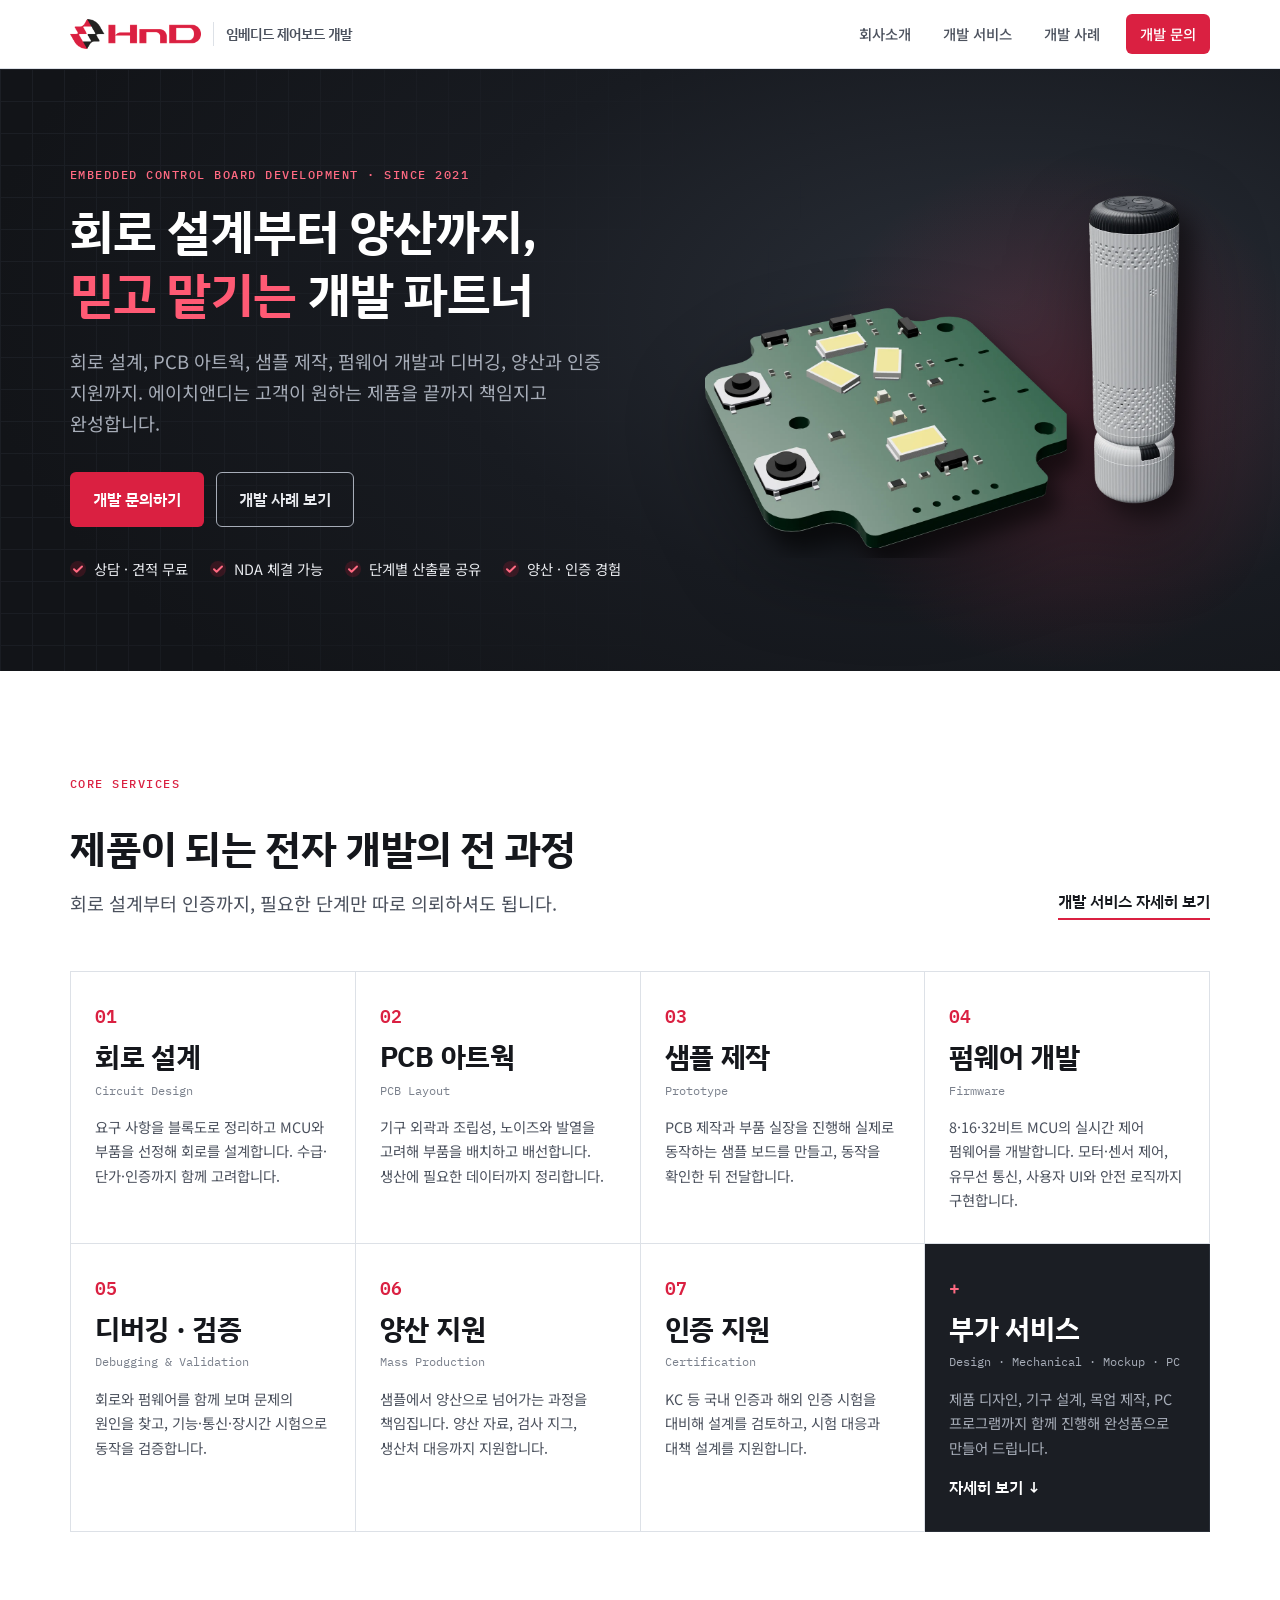
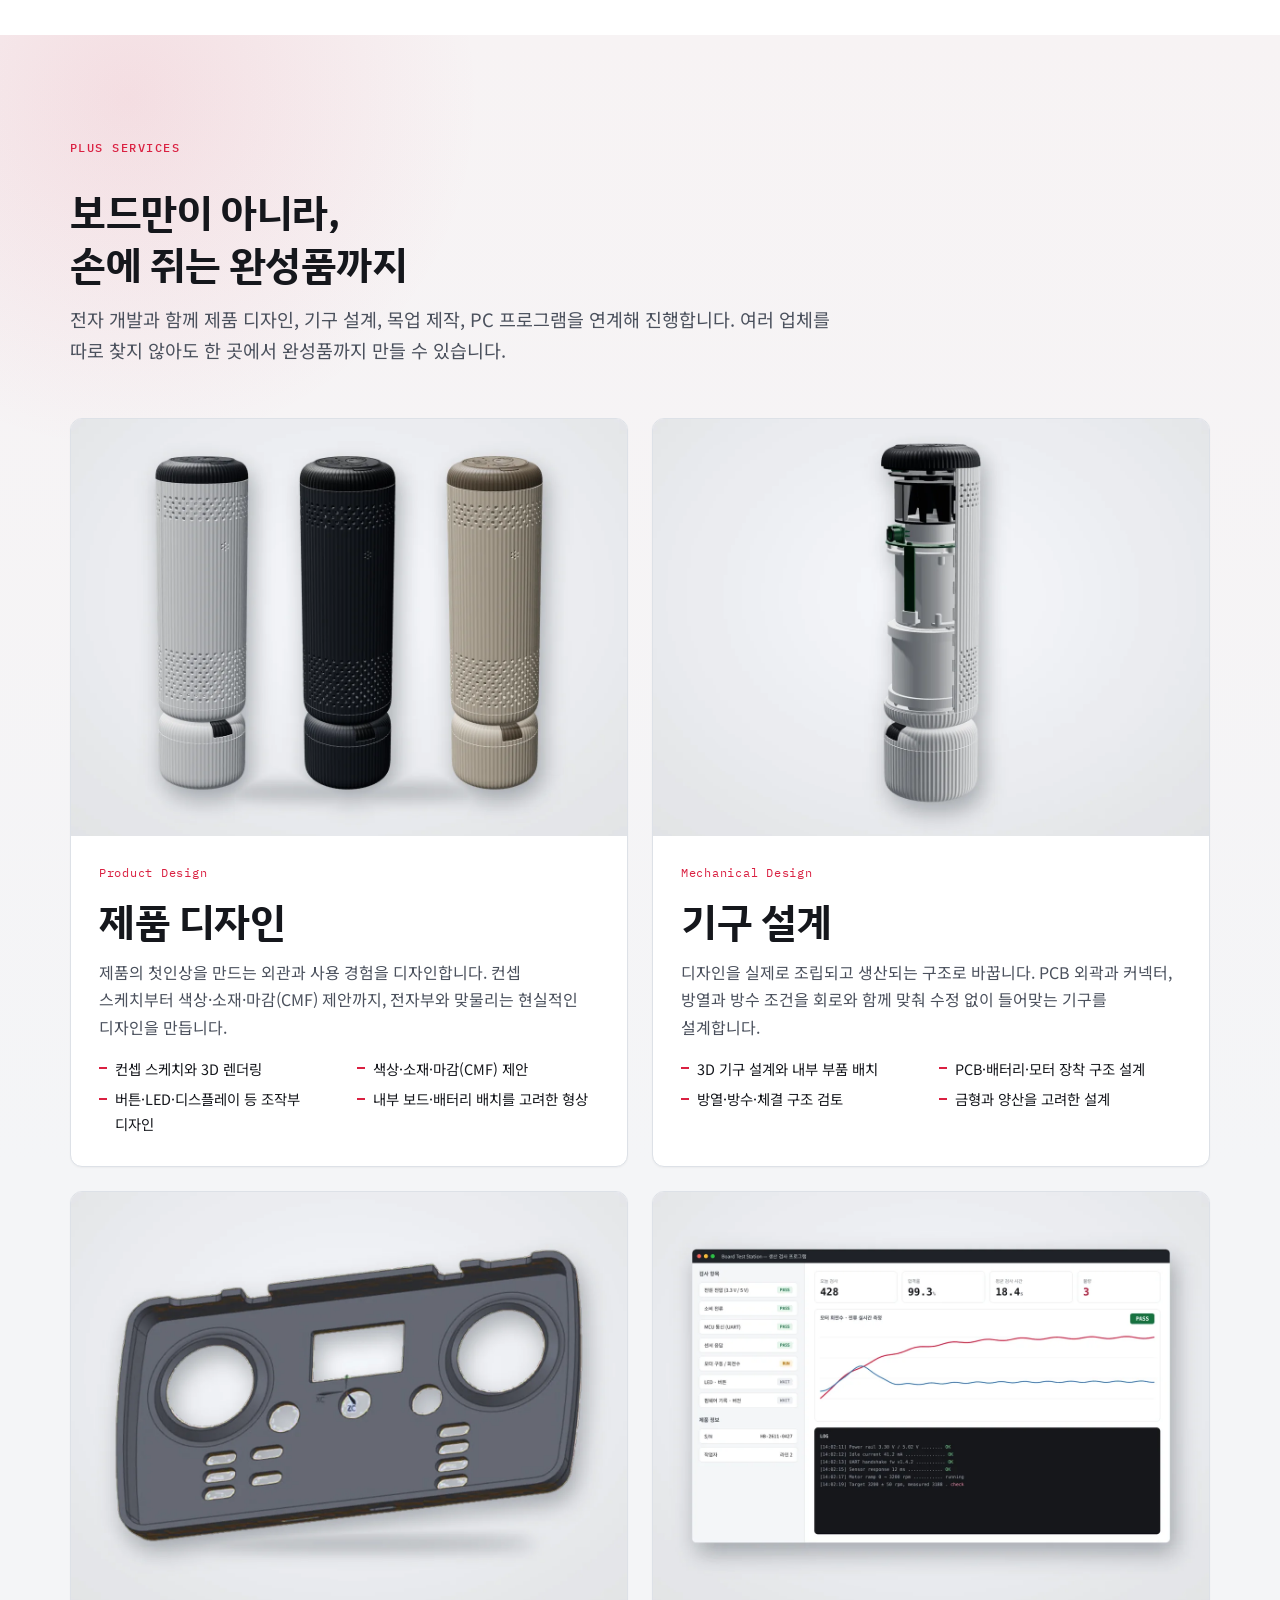
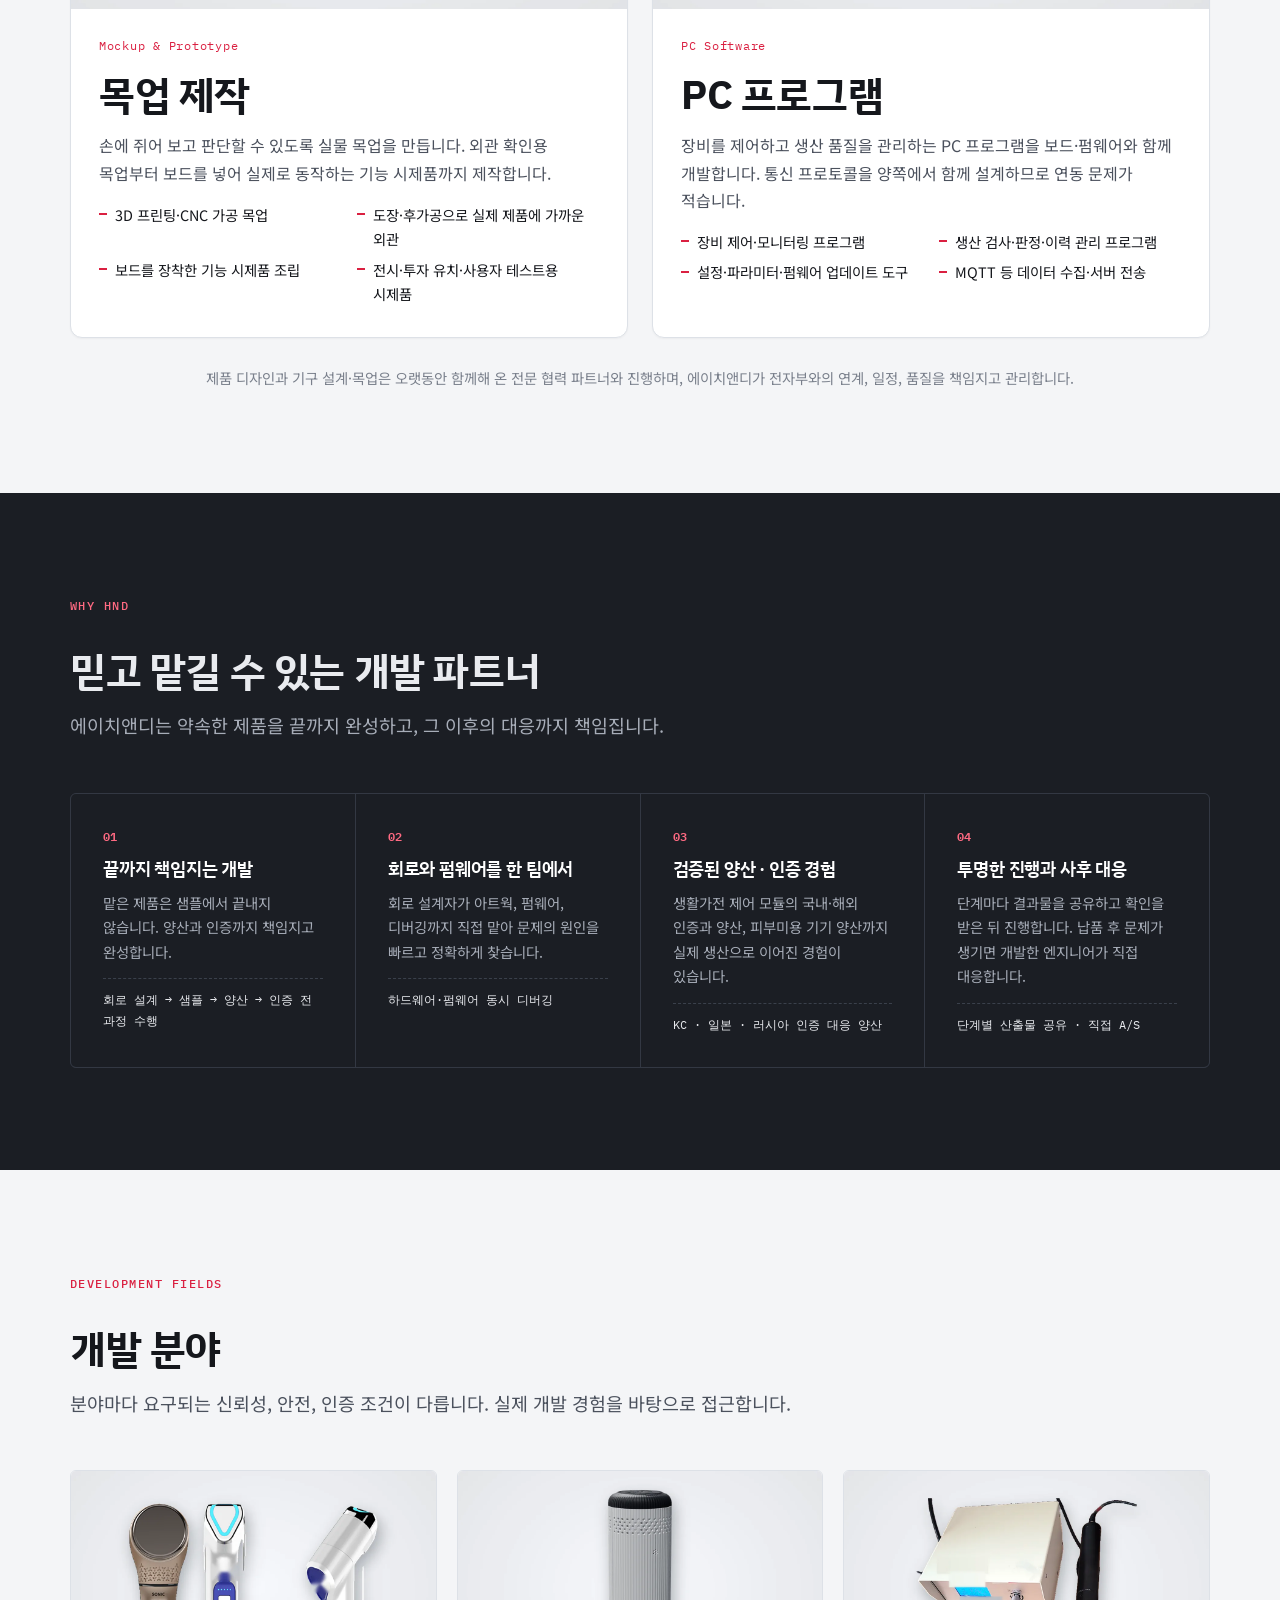
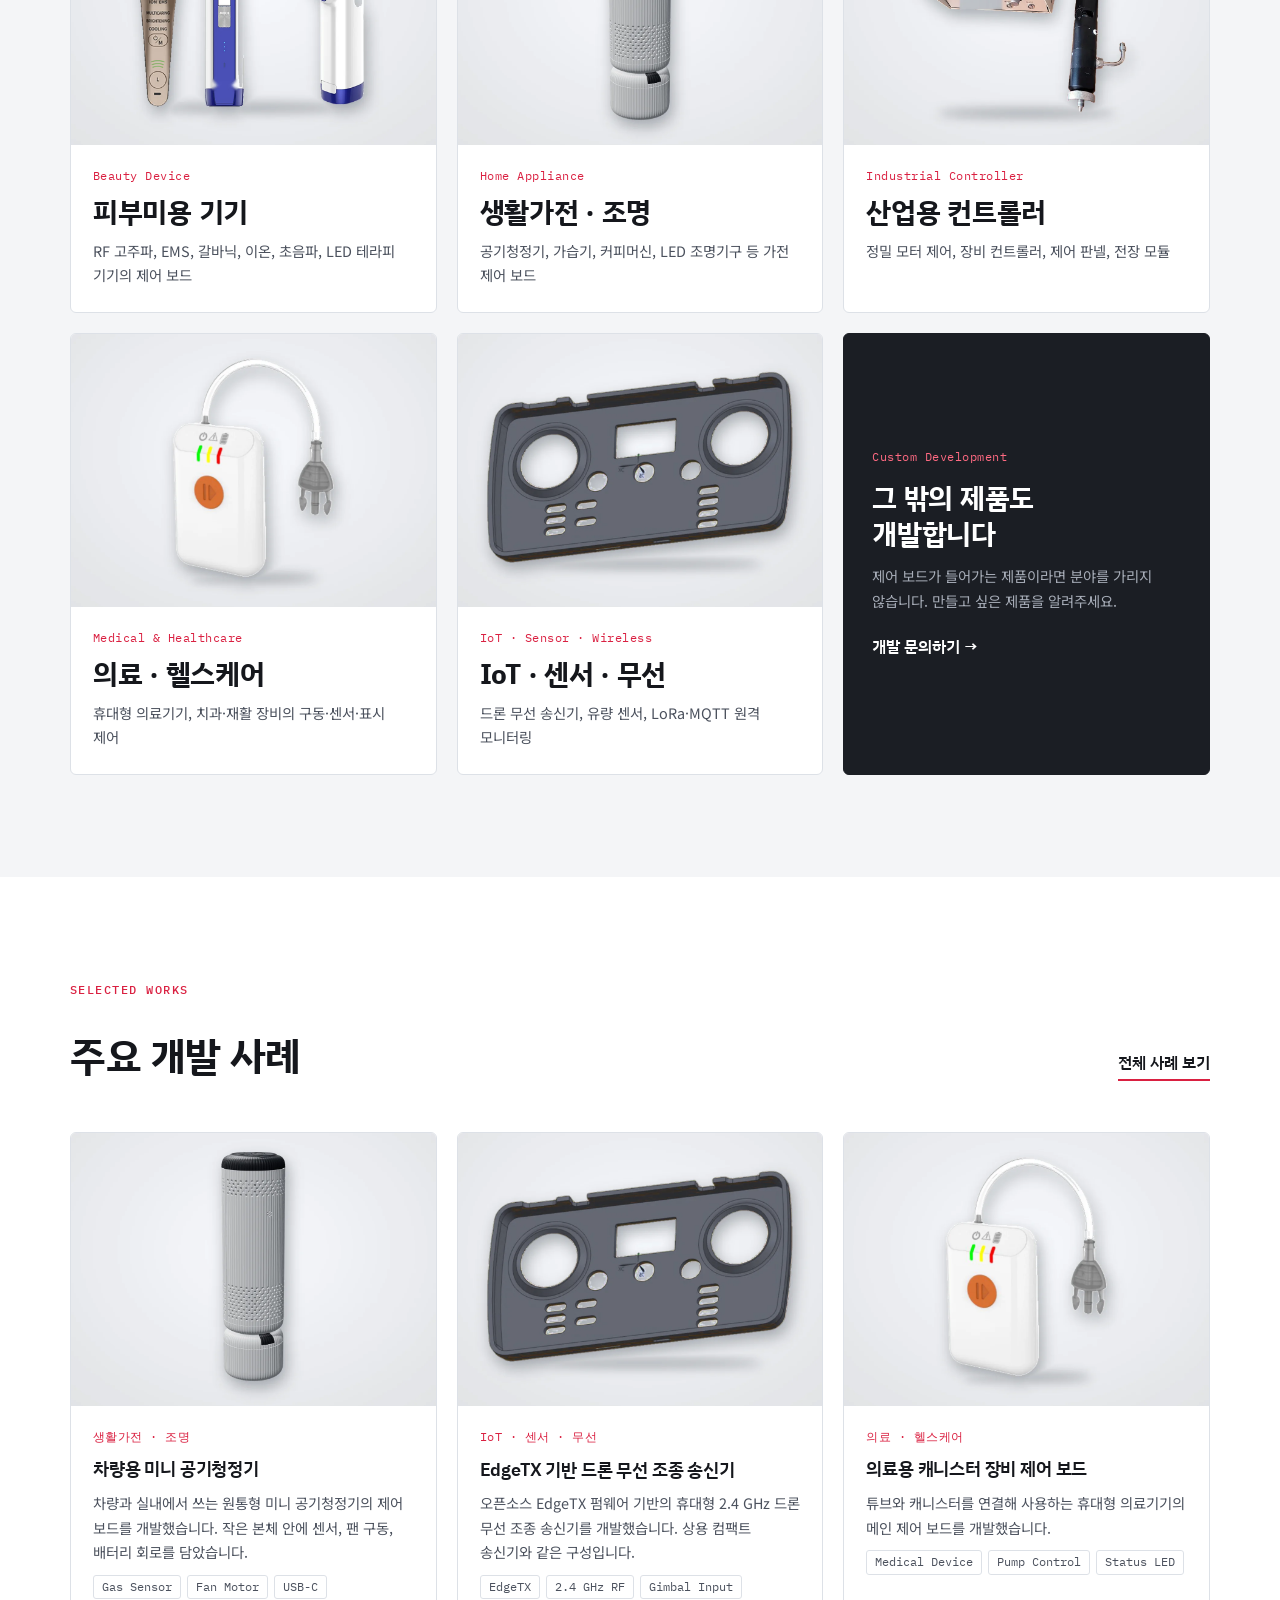
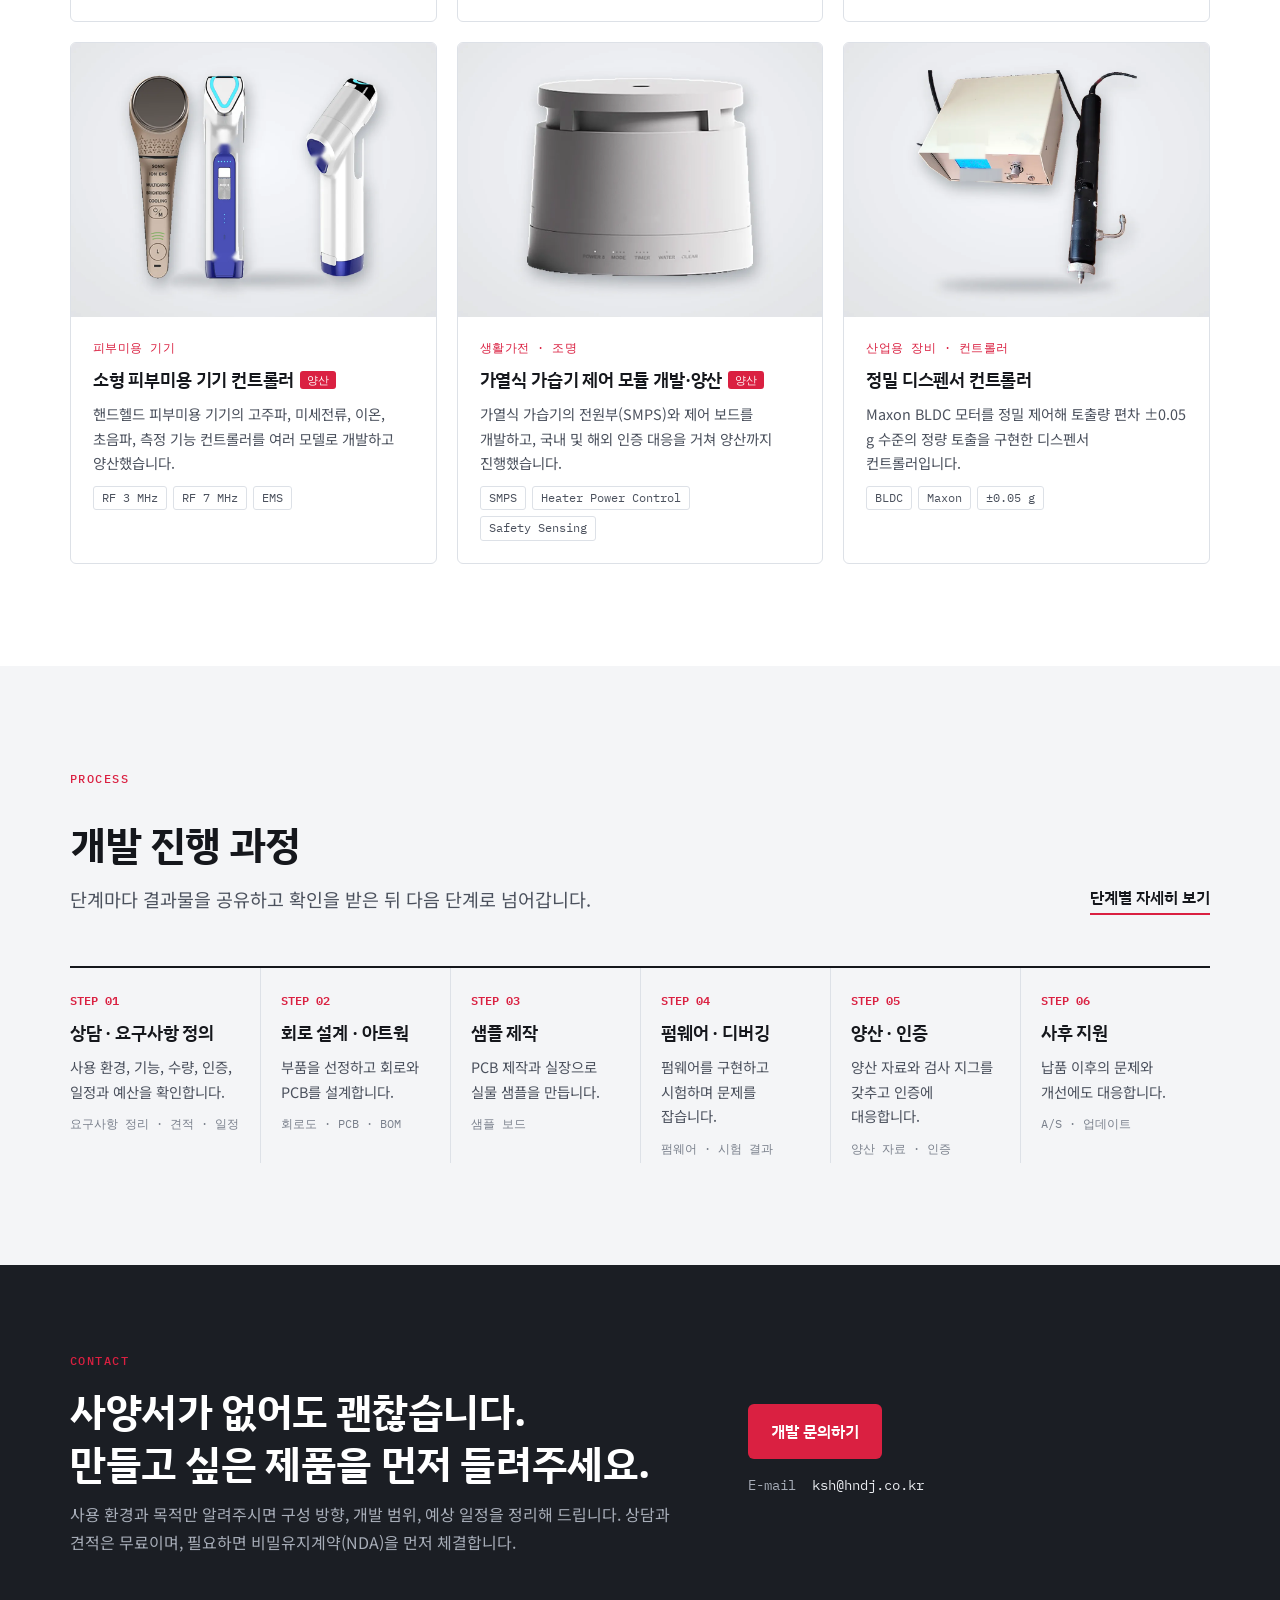
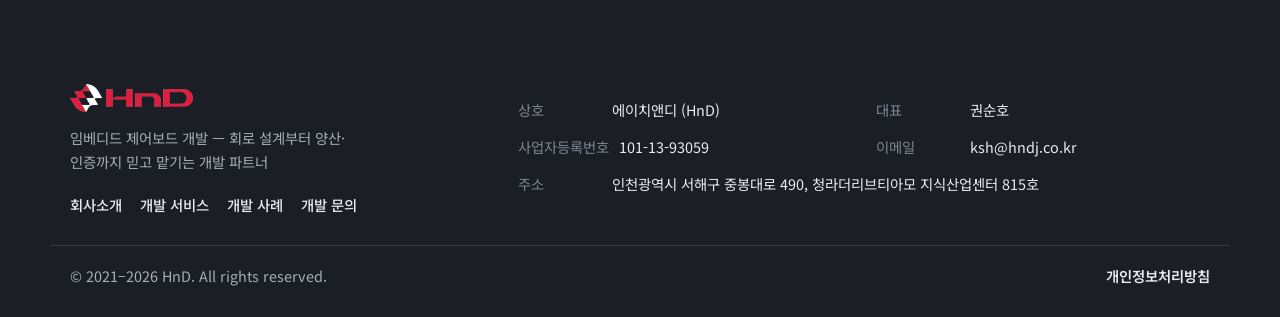
==== index.html @ 0e4fd701 "Add files via upload" ====
<!doctype html>
<html lang="ko">
<head>
<meta charset="utf-8">
<meta name="viewport" content="width=device-width, initial-scale=1, viewport-fit=cover">
<title>에이치앤디 HnD | 임베디드 제어보드 개발 · 회로 설계 · 펌웨어 · 양산 · 인증</title>
<meta name="claude:viewport-fit-sides" content="cover">
<meta name="description" content="회로 설계, PCB 아트웍, 샘플 제작, 펌웨어 개발과 디버깅, 양산과 인증 지원까지. 고객이 원하는 제품을 끝까지 책임지고 완성하는 개발 파트너 에이치앤디(HnD)입니다.">
<link rel="canonical" href="https://hndj.co.kr/">
<meta property="og:type" content="website">
<meta property="og:site_name" content="에이치앤디 HnD">
<meta property="og:title" content="에이치앤디 HnD | 임베디드 제어보드 개발 · 회로 설계 · 펌웨어 · 양산 · 인증">
<meta property="og:description" content="회로 설계, PCB 아트웍, 샘플 제작, 펌웨어 개발과 디버깅, 양산과 인증 지원까지. 고객이 원하는 제품을 끝까지 책임지고 완성하는 개발 파트너 에이치앤디(HnD)입니다.">
<meta property="og:url" content="https://hndj.co.kr/">
<meta property="og:image" content="https://hndj.co.kr/images/og.png">
<meta name="theme-color" content="#FFFFFF">
<link rel="icon" href="favicon.ico" sizes="any">
<link rel="icon" type="image/png" href="favicon.png">
<link rel="apple-touch-icon" href="images/apple-touch-icon.png">
<link rel="preconnect" href="https://fonts.googleapis.com">
<link rel="preconnect" href="https://fonts.gstatic.com" crossorigin>
<link rel="stylesheet" href="https://fonts.googleapis.com/css2?family=IBM+Plex+Mono:wght@400;500;600&family=IBM+Plex+Sans+KR:wght@500;600;700&family=Noto+Sans+KR:wght@400;500;700&display=swap">
<link rel="stylesheet" href="css/style.css">
<script type="application/ld+json">{"@context": "https://schema.org", "@type": "Organization", "name": "에이치앤디 (HnD)", "url": "https://hndj.co.kr/", "logo": "https://hndj.co.kr/images/logo.png", "email": "ksh@hndj.co.kr", "foundingDate": "2021", "address": {"@type": "PostalAddress", "streetAddress": "중봉대로 490, 청라더리브티아모 지식산업센터 815호", "addressLocality": "인천광역시 서해구", "addressCountry": "KR"}}</script>
</head>
<body>
<a class="skip" href="#main">본문 바로가기</a>
<header class="site-header">
  <div class="wrap nav">
    <a class="brand" href="index.html" aria-label="에이치앤디 홈"><img src="images/logo.png" width="416" height="96" alt="HnD 에이치앤디"><span>임베디드 제어보드 개발</span></a>
    <button class="menu-toggle" type="button" aria-expanded="false" aria-controls="menu" aria-label="메뉴 열기">
      <svg viewBox="0 0 24 24" fill="none" stroke="currentColor" stroke-width="2" stroke-linecap="round"><path d="M4 7h16M4 12h16M4 17h16"/></svg>
    </button>
    <ul class="menu" id="menu"><li><a href="about.html">회사소개</a></li><li><a href="services.html">개발 서비스</a></li><li><a href="portfolio.html">개발 사례</a></li><li class="menu-cta"><a href="contact.html">개발 문의</a></li></ul>
  </div>
</header>
<main id="main">

<section class="hero hero-dark">
  <div class="wrap hero-grid">
    <div class="hero-copy">
      <span class="eyebrow">Embedded Control Board Development · Since 2021</span>
      <h1>회로 설계부터 양산까지,<br><em>믿고 맡기는</em> 개발 파트너</h1>
      <p class="lead">회로 설계, PCB 아트웍, 샘플 제작, 펌웨어 개발과 디버깅, 양산과 인증 지원까지. 에이치앤디는 고객이 원하는 제품을 끝까지 책임지고 완성합니다.</p>
      <div class="btn-row"><a class="btn btn-primary" href="contact.html">개발 문의하기</a><a class="btn btn-line-light" href="portfolio.html">개발 사례 보기</a></div>
      <ul class="hero-trust"><li>상담 · 견적 무료</li><li>NDA 체결 가능</li><li>단계별 산출물 공유</li><li>양산 · 인증 경험</li></ul>
    </div>
    <div class="hero-visual"><img src="images/hero.webp" width="1500" height="1100" alt="에이치앤디가 설계한 제어 보드와 제품 3D 렌더링"></div>
  </div>
</section>

<section class="section section-white">
  <div class="wrap">
    <div class="sec-head-row"><div class="sec-head"><span class="eyebrow">Core Services</span><h2>제품이 되는 전자 개발의 전 과정</h2><p>회로 설계부터 인증까지, 필요한 단계만 따로 의뢰하셔도 됩니다.</p></div><a class="more-link" href="services.html">개발 서비스 자세히 보기</a></div>
    <div class="core-grid"><a class="core" href="services.html#circuit"><span class="code">01</span><h3>회로 설계</h3><span class="en">Circuit Design</span><p>요구 사항을 블록도로 정리하고 MCU와 부품을 선정해 회로를 설계합니다. 수급·단가·인증까지 함께 고려합니다.</p></a><a class="core" href="services.html#layout"><span class="code">02</span><h3>PCB 아트웍</h3><span class="en">PCB Layout</span><p>기구 외곽과 조립성, 노이즈와 발열을 고려해 부품을 배치하고 배선합니다. 생산에 필요한 데이터까지 정리합니다.</p></a><a class="core" href="services.html#sample"><span class="code">03</span><h3>샘플 제작</h3><span class="en">Prototype</span><p>PCB 제작과 부품 실장을 진행해 실제로 동작하는 샘플 보드를 만들고, 동작을 확인한 뒤 전달합니다.</p></a><a class="core" href="services.html#firmware"><span class="code">04</span><h3>펌웨어 개발</h3><span class="en">Firmware</span><p>8·16·32비트 MCU의 실시간 제어 펌웨어를 개발합니다. 모터·센서 제어, 유무선 통신, 사용자 UI와 안전 로직까지 구현합니다.</p></a><a class="core" href="services.html#debug"><span class="code">05</span><h3>디버깅 · 검증</h3><span class="en">Debugging & Validation</span><p>회로와 펌웨어를 함께 보며 문제의 원인을 찾고, 기능·통신·장시간 시험으로 동작을 검증합니다.</p></a><a class="core" href="services.html#production"><span class="code">06</span><h3>양산 지원</h3><span class="en">Mass Production</span><p>샘플에서 양산으로 넘어가는 과정을 책임집니다. 양산 자료, 검사 지그, 생산처 대응까지 지원합니다.</p></a><a class="core" href="services.html#certification"><span class="code">07</span><h3>인증 지원</h3><span class="en">Certification</span><p>KC 등 국내 인증과 해외 인증 시험을 대비해 설계를 검토하고, 시험 대응과 대책 설계를 지원합니다.</p></a><a class="core core-add" href="#addon"><span class="code">+</span><h3>부가 서비스</h3><span class="en">Design · Mechanical · Mockup · PC</span><p>제품 디자인, 기구 설계, 목업 제작, PC 프로그램까지 함께 진행해 완성품으로 만들어 드립니다.</p><span class="go">자세히 보기 ↓</span></a></div>
  </div>
</section>

<section class="section section-addon" id="addon">
  <div class="wrap">
    <div class="sec-head"><span class="eyebrow">Plus Services</span><h2>보드만이 아니라,<br>손에 쥐는 완성품까지</h2>
    <p>전자 개발과 함께 제품 디자인, 기구 설계, 목업 제작, PC 프로그램을 연계해 진행합니다. 여러 업체를 따로 찾지 않아도 한 곳에서 완성품까지 만들 수 있습니다.</p></div>
    <div class="addon-grid"><a class="addon-card" href="services.html#design"><div class="thumb"><img src="images/addon-design.webp" width="1200" height="900" alt="제품 디자인" loading="lazy"></div><div class="body"><span class="cat">Product Design</span><h3>제품 디자인</h3><p>제품의 첫인상을 만드는 외관과 사용 경험을 디자인합니다. 컨셉 스케치부터 색상·소재·마감(CMF) 제안까지, 전자부와 맞물리는 현실적인 디자인을 만듭니다.</p><ul><li>컨셉 스케치와 3D 렌더링</li><li>색상·소재·마감(CMF) 제안</li><li>버튼·LED·디스플레이 등 조작부 디자인</li><li>내부 보드·배터리 배치를 고려한 형상</li></ul></div></a><a class="addon-card" href="services.html#mech"><div class="thumb"><img src="images/addon-mech.webp" width="1200" height="900" alt="기구 설계" loading="lazy"></div><div class="body"><span class="cat">Mechanical Design</span><h3>기구 설계</h3><p>디자인을 실제로 조립되고 생산되는 구조로 바꿉니다. PCB 외곽과 커넥터, 방열과 방수 조건을 회로와 함께 맞춰 수정 없이 들어맞는 기구를 설계합니다.</p><ul><li>3D 기구 설계와 내부 부품 배치</li><li>PCB·배터리·모터 장착 구조 설계</li><li>방열·방수·체결 구조 검토</li><li>금형과 양산을 고려한 설계</li></ul></div></a><a class="addon-card" href="services.html#mockup"><div class="thumb"><img src="images/addon-mockup.webp" width="1200" height="900" alt="목업 제작" loading="lazy"></div><div class="body"><span class="cat">Mockup & Prototype</span><h3>목업 제작</h3><p>손에 쥐어 보고 판단할 수 있도록 실물 목업을 만듭니다. 외관 확인용 목업부터 보드를 넣어 실제로 동작하는 기능 시제품까지 제작합니다.</p><ul><li>3D 프린팅·CNC 가공 목업</li><li>도장·후가공으로 실제 제품에 가까운 외관</li><li>보드를 장착한 기능 시제품 조립</li><li>전시·투자 유치·사용자 테스트용 시제품</li></ul></div></a><a class="addon-card" href="services.html#pc"><div class="thumb"><img src="images/addon-pc.webp" width="1200" height="900" alt="PC 프로그램" loading="lazy"></div><div class="body"><span class="cat">PC Software</span><h3>PC 프로그램</h3><p>장비를 제어하고 생산 품질을 관리하는 PC 프로그램을 보드·펌웨어와 함께 개발합니다. 통신 프로토콜을 양쪽에서 함께 설계하므로 연동 문제가 적습니다.</p><ul><li>장비 제어·모니터링 프로그램</li><li>생산 검사·판정·이력 관리 프로그램</li><li>설정·파라미터·펌웨어 업데이트 도구</li><li>MQTT 등 데이터 수집·서버 전송</li></ul></div></a></div>
    <p class="addon-note">제품 디자인과 기구 설계·목업은 오랫동안 함께해 온 전문 협력 파트너와 진행하며, 에이치앤디가 전자부와의 연계, 일정, 품질을 책임지고 관리합니다.</p>
  </div>
</section>

<section class="section section-night">
  <div class="wrap">
    <div class="sec-head"><span class="eyebrow">Why HnD</span><h2>믿고 맡길 수 있는 개발 파트너</h2>
    <p>에이치앤디는 약속한 제품을 끝까지 완성하고, 그 이후의 대응까지 책임집니다.</p></div>
    <div class="why why-4"><div class="why-item"><span class="no">01</span><h3>끝까지 책임지는 개발</h3><p>맡은 제품은 샘플에서 끝내지 않습니다. 양산과 인증까지 책임지고 완성합니다.</p><span class="proof">회로 설계 → 샘플 → 양산 → 인증 전 과정 수행</span></div><div class="why-item"><span class="no">02</span><h3>회로와 펌웨어를 한 팀에서</h3><p>회로 설계자가 아트웍, 펌웨어, 디버깅까지 직접 맡아 문제의 원인을 빠르고 정확하게 찾습니다.</p><span class="proof">하드웨어·펌웨어 동시 디버깅</span></div><div class="why-item"><span class="no">03</span><h3>검증된 양산 · 인증 경험</h3><p>생활가전 제어 모듈의 국내·해외 인증과 양산, 피부미용 기기 양산까지 실제 생산으로 이어진 경험이 있습니다.</p><span class="proof">KC · 일본 · 러시아 인증 대응 양산</span></div><div class="why-item"><span class="no">04</span><h3>투명한 진행과 사후 대응</h3><p>단계마다 결과물을 공유하고 확인을 받은 뒤 진행합니다. 납품 후 문제가 생기면 개발한 엔지니어가 직접 대응합니다.</p><span class="proof">단계별 산출물 공유 · 직접 A/S</span></div></div>
  </div>
</section>

<section class="section">
  <div class="wrap">
    <div class="sec-head"><span class="eyebrow">Development Fields</span><h2>개발 분야</h2><p>분야마다 요구되는 신뢰성, 안전, 인증 조건이 다릅니다. 실제 개발 경험을 바탕으로 접근합니다.</p></div>
    <div class="field-grid"><a class="field-card" href="portfolio.html#cat-beauty"><div class="thumb"><img src="images/work/skin-1.webp" width="1200" height="900" alt="피부미용 기기" loading="lazy"></div><div class="body"><span class="cat">Beauty Device</span><h3>피부미용 기기</h3><p>RF 고주파, EMS, 갈바닉, 이온, 초음파, LED 테라피 기기의 제어 보드</p></div></a><a class="field-card" href="portfolio.html#cat-appliance"><div class="thumb"><img src="images/work/car-purifier-1.webp" width="1200" height="900" alt="생활가전 · 조명" loading="lazy"></div><div class="body"><span class="cat">Home Appliance</span><h3>생활가전 · 조명</h3><p>공기청정기, 가습기, 커피머신, LED 조명기구 등 가전 제어 보드</p></div></a><a class="field-card" href="portfolio.html#cat-industrial"><div class="thumb"><img src="images/work/dispenser-1.webp" width="1200" height="900" alt="산업용 컨트롤러" loading="lazy"></div><div class="body"><span class="cat">Industrial Controller</span><h3>산업용 컨트롤러</h3><p>정밀 모터 제어, 장비 컨트롤러, 제어 판넬, 전장 모듈</p></div></a><a class="field-card" href="portfolio.html#cat-medical"><div class="thumb"><img src="images/work/canister-1.webp" width="1200" height="900" alt="의료 · 헬스케어" loading="lazy"></div><div class="body"><span class="cat">Medical & Healthcare</span><h3>의료 · 헬스케어</h3><p>휴대형 의료기기, 치과·재활 장비의 구동·센서·표시 제어</p></div></a><a class="field-card" href="portfolio.html#cat-iot"><div class="thumb"><img src="images/work/rc-transmitter-1.webp" width="1200" height="900" alt="IoT · 센서 · 무선" loading="lazy"></div><div class="body"><span class="cat">IoT · Sensor · Wireless</span><h3>IoT · 센서 · 무선</h3><p>드론 무선 송신기, 유량 센서, LoRa·MQTT 원격 모니터링</p></div></a><a class="field-card field-cta" href="contact.html"><div class="body"><span class="cat">Custom Development</span><h3>그 밖의 제품도<br>개발합니다</h3><p>제어 보드가 들어가는 제품이라면 분야를 가리지 않습니다. 만들고 싶은 제품을 알려주세요.</p><span class="go">개발 문의하기 →</span></div></a></div>
  </div>
</section>

<section class="section section-white">
  <div class="wrap">
    <div class="sec-head-row"><div class="sec-head"><span class="eyebrow">Selected Works</span><h2>주요 개발 사례</h2></div><a class="more-link" href="portfolio.html">전체 사례 보기</a></div>
    <div class="work-grid"><a class="work" href="portfolio.html#car-purifier">
  <div class="thumb"><img src="images/work/car-purifier-1.webp" width="1200" height="900" alt="차량용 미니 공기청정기" loading="lazy"></div>
  <div class="body"><span class="cat">생활가전 · 조명</span><h3>차량용 미니 공기청정기</h3><p>차량과 실내에서 쓰는 원통형 미니 공기청정기의 제어 보드를 개발했습니다. 작은 본체 안에 센서, 팬 구동, 배터리 회로를 담았습니다.</p>
  <div class="tags"><span class="tag">Gas Sensor</span><span class="tag">Fan Motor</span><span class="tag">USB-C</span></div></div>
</a><a class="work" href="portfolio.html#rc-transmitter">
  <div class="thumb"><img src="images/work/rc-transmitter-1.webp" width="1200" height="900" alt="EdgeTX 기반 드론 무선 조종 송신기" loading="lazy"></div>
  <div class="body"><span class="cat">IoT · 센서 · 무선</span><h3>EdgeTX 기반 드론 무선 조종 송신기</h3><p>오픈소스 EdgeTX 펌웨어 기반의 휴대형 2.4 GHz 드론 무선 조종 송신기를 개발했습니다. 상용 컴팩트 송신기와 같은 구성입니다.</p>
  <div class="tags"><span class="tag">EdgeTX</span><span class="tag">2.4 GHz RF</span><span class="tag">Gimbal Input</span></div></div>
</a><a class="work" href="portfolio.html#canister">
  <div class="thumb"><img src="images/work/canister-1.webp" width="1200" height="900" alt="의료용 캐니스터 장비 제어 보드" loading="lazy"></div>
  <div class="body"><span class="cat">의료 · 헬스케어</span><h3>의료용 캐니스터 장비 제어 보드</h3><p>튜브와 캐니스터를 연결해 사용하는 휴대형 의료기기의 메인 제어 보드를 개발했습니다.</p>
  <div class="tags"><span class="tag">Medical Device</span><span class="tag">Pump Control</span><span class="tag">Status LED</span></div></div>
</a><a class="work" href="portfolio.html#skin">
  <div class="thumb"><img src="images/work/skin-1.webp" width="1200" height="900" alt="소형 피부미용 기기 컨트롤러" loading="lazy"></div>
  <div class="body"><span class="cat">피부미용 기기</span><h3>소형 피부미용 기기 컨트롤러<span class="badge">양산</span></h3><p>핸드헬드 피부미용 기기의 고주파, 미세전류, 이온, 초음파, 측정 기능 컨트롤러를 여러 모델로 개발하고 양산했습니다.</p>
  <div class="tags"><span class="tag">RF 3 MHz</span><span class="tag">RF 7 MHz</span><span class="tag">EMS</span></div></div>
</a><a class="work" href="portfolio.html#humidifier">
  <div class="thumb"><img src="images/work/humidifier-1.webp" width="1200" height="900" alt="가열식 가습기 제어 모듈 개발·양산" loading="lazy"></div>
  <div class="body"><span class="cat">생활가전 · 조명</span><h3>가열식 가습기 제어 모듈 개발·양산<span class="badge">양산</span></h3><p>가열식 가습기의 전원부(SMPS)와 제어 보드를 개발하고, 국내 및 해외 인증 대응을 거쳐 양산까지 진행했습니다.</p>
  <div class="tags"><span class="tag">SMPS</span><span class="tag">Heater Power Control</span><span class="tag">Safety Sensing</span></div></div>
</a><a class="work" href="portfolio.html#dispenser">
  <div class="thumb"><img src="images/work/dispenser-1.webp" width="1200" height="900" alt="정밀 디스펜서 컨트롤러" loading="lazy"></div>
  <div class="body"><span class="cat">산업용 장비 · 컨트롤러</span><h3>정밀 디스펜서 컨트롤러</h3><p>Maxon BLDC 모터를 정밀 제어해 토출량 편차 ±0.05 g 수준의 정량 토출을 구현한 디스펜서 컨트롤러입니다.</p>
  <div class="tags"><span class="tag">BLDC</span><span class="tag">Maxon</span><span class="tag">±0.05 g</span></div></div>
</a></div>
  </div>
</section>

<section class="section">
  <div class="wrap">
    <div class="sec-head-row"><div class="sec-head"><span class="eyebrow">Process</span><h2>개발 진행 과정</h2><p>단계마다 결과물을 공유하고 확인을 받은 뒤 다음 단계로 넘어갑니다.</p></div><a class="more-link" href="services.html#process">단계별 자세히 보기</a></div>
    <div class="steps steps-6"><div class="step"><span class="no">STEP 01</span><h3>상담 · 요구사항 정의</h3><p>사용 환경, 기능, 수량, 인증, 일정과 예산을 확인합니다.</p><span class="out">요구사항 정리 · 견적 · 일정</span></div><div class="step"><span class="no">STEP 02</span><h3>회로 설계 · 아트웍</h3><p>부품을 선정하고 회로와 PCB를 설계합니다.</p><span class="out">회로도 · PCB · BOM</span></div><div class="step"><span class="no">STEP 03</span><h3>샘플 제작</h3><p>PCB 제작과 실장으로 실물 샘플을 만듭니다.</p><span class="out">샘플 보드</span></div><div class="step"><span class="no">STEP 04</span><h3>펌웨어 · 디버깅</h3><p>펌웨어를 구현하고 시험하며 문제를 잡습니다.</p><span class="out">펌웨어 · 시험 결과</span></div><div class="step"><span class="no">STEP 05</span><h3>양산 · 인증</h3><p>양산 자료와 검사 지그를 갖추고 인증에 대응합니다.</p><span class="out">양산 자료 · 인증</span></div><div class="step"><span class="no">STEP 06</span><h3>사후 지원</h3><p>납품 이후의 문제와 개선에도 대응합니다.</p><span class="out">A/S · 업데이트</span></div></div>
  </div>
</section>
<section class="cta-band">
  <div class="wrap cta-inner">
    <div>
      <span class="eyebrow">Contact</span>
      <h2>사양서가 없어도 괜찮습니다.<br>만들고 싶은 제품을 먼저 들려주세요.</h2>
      <p>사용 환경과 목적만 알려주시면 구성 방향, 개발 범위, 예상 일정을 정리해 드립니다. 상담과 견적은 무료이며, 필요하면 비밀유지계약(NDA)을 먼저 체결합니다.</p>
    </div>
    <div class="cta-contact">
      <a class="btn btn-primary" href="contact.html">개발 문의하기</a>
      <div class="line"><span>E-mail</span>ksh@hndj.co.kr</div>
    </div>
  </div>
</section>
</main>
<footer class="site-footer">
  <div class="wrap foot-grid">
    <div>
      <img src="images/logo_white.png" width="416" height="96" alt="HnD 에이치앤디">
      <p class="tagline">임베디드 제어보드 개발 — 회로 설계부터 양산·인증까지 믿고 맡기는 개발 파트너</p>
      <nav class="foot-nav" aria-label="하단 메뉴"><a href="about.html">회사소개</a><a href="services.html">개발 서비스</a><a href="portfolio.html">개발 사례</a><a href="contact.html">개발 문의</a></nav>
    </div>
    <dl class="foot-info">
      <div><dt>상호</dt><dd>에이치앤디 (HnD)</dd></div>
      <div><dt>대표</dt><dd>권순호</dd></div>
      <div><dt>사업자등록번호</dt><dd>101-13-93059</dd></div>
      <div><dt>이메일</dt><dd>ksh@hndj.co.kr</dd></div>
      <div style="grid-column:1/-1"><dt>주소</dt><dd>인천광역시 서해구 중봉대로 490, 청라더리브티아모 지식산업센터 815호</dd></div>
    </dl>
  </div>
  <div class="wrap foot-bottom">
    <span>© 2021–2026 HnD. All rights reserved.</span>
    <a href="privacy.html">개인정보처리방침</a>
  </div>
</footer>
<script src="js/main.js"></script>
</body>
</html>
---- css/style.css ----
/* Layout concept: engineering spec sheet — white sheets on a cool paper ground,
   brand red reserved for the mark, key figures and the primary action;
   monospace labels carry real specs (protocols, frequencies, tolerances). */
:root {
  --paper: #F4F5F7;
  --surface: #FFFFFF;
  --ink: #15171C;
  --ink-2: #4B515D;
  --ink-3: #7A808C;
  --line: #DDE1E7;
  --brand: #DA2041;
  --brand-deep: #B3122F;
  --brand-tint: #FCEBEE;
  --night: #1B1E24;
  --night-2: #262A32;
  --night-ink: #E9EBEF;
  --night-ink-2: #A7ADB8;

  --f-display: "IBM Plex Sans KR", "Noto Sans KR", "Apple SD Gothic Neo", "Malgun Gothic", sans-serif;
  --f-body: "Noto Sans KR", "Apple SD Gothic Neo", "Malgun Gothic", sans-serif;
  --f-mono: "IBM Plex Mono", ui-monospace, "SFMono-Regular", Consolas, monospace;

  --fs-xs: 0.78rem;
  --fs-sm: 0.9rem;
  --fs-md: 1rem;
  --fs-lg: 1.15rem;
  --fs-xl: clamp(1.35rem, 1.1rem + 1vw, 1.75rem);
  --fs-2xl: clamp(1.7rem, 1.2rem + 2vw, 2.5rem);
  --fs-3xl: clamp(2rem, 1.3rem + 3vw, 3.4rem);

  --wrap: 1180px;
  --radius: 6px;
  --gutter: max(20px, env(safe-area-inset-left, 0px));
  --gutter-r: max(20px, env(safe-area-inset-right, 0px));
  color-scheme: light;
}

* { box-sizing: border-box; }
html { scroll-behavior: smooth; -webkit-text-size-adjust: 100%; }
@media (prefers-reduced-motion: reduce) { html { scroll-behavior: auto; } * { transition: none !important; animation: none !important; } }
body {
  margin: 0;
  background: var(--paper);
  color: var(--ink);
  font-family: var(--f-body);
  font-size: var(--fs-md);
  line-height: 1.7;
  word-break: keep-all;
  overflow-wrap: break-word;
}
img { max-width: 100%; height: auto; display: block; }
a { color: inherit; }
h1, h2, h3, h4 { font-family: var(--f-display); line-height: 1.3; margin: 0; text-wrap: balance; letter-spacing: -0.01em; }
p { margin: 0; }
ul { margin: 0; padding: 0; }
:focus-visible { outline: 2px solid var(--brand); outline-offset: 3px; }

.wrap {
  max-width: var(--wrap);
  margin-inline: auto;
  padding-left: var(--gutter);
  padding-right: var(--gutter-r);
}
.skip { position: absolute; left: -9999px; }
.skip:focus { left: 16px; top: 16px; background: var(--surface); padding: 8px 12px; z-index: 100; }

/* ---------- Header ---------- */
.site-header {
  position: sticky;
  top: env(safe-area-inset-top, 0px);
  z-index: 50;
  background: color-mix(in srgb, var(--surface) 94%, transparent);
  backdrop-filter: saturate(1.4) blur(10px);
  border-bottom: 1px solid var(--line);
}
body::before { content: ""; position: fixed; inset: 0 0 auto; height: env(safe-area-inset-top, 0px); z-index: 51; background: var(--surface); }
.nav { display: flex; align-items: center; justify-content: space-between; gap: 24px; height: 68px; }
.brand { display: flex; align-items: center; gap: 12px; text-decoration: none; }
.brand img { height: 30px; width: auto; }
.brand span { font-family: var(--f-display); font-weight: 600; font-size: var(--fs-sm); color: var(--ink-2); border-left: 1px solid var(--line); padding-left: 12px; white-space: nowrap; }
.menu { display: flex; align-items: center; gap: 4px; list-style: none; }
.menu a { display: block; padding: 8px 14px; text-decoration: none; font-weight: 500; font-size: var(--fs-sm); color: var(--ink-2); border-radius: var(--radius); }
.menu a:hover { color: var(--ink); background: var(--paper); }
.menu a[aria-current="page"] { color: var(--ink); font-weight: 700; }
.menu .menu-cta a { background: var(--brand); color: #fff; margin-left: 8px; }
.menu .menu-cta a:hover { background: var(--brand-deep); color: #fff; }
.menu-toggle { display: none; background: none; border: 1px solid var(--line); border-radius: var(--radius); width: 44px; height: 40px; cursor: pointer; color: var(--ink); }
.menu-toggle svg { width: 22px; height: 22px; display: block; margin: auto; }

@media (max-width: 860px) {
  .brand span { display: none; }
  .menu-toggle { display: block; }
  .menu {
    position: absolute; left: 0; right: 0; top: 100%;
    flex-direction: column; align-items: stretch; gap: 0;
    background: var(--surface); border-bottom: 1px solid var(--line);
    padding: 8px var(--gutter-r) 16px var(--gutter);
    display: none;
  }
  .menu.open { display: flex; }
  .menu a { padding: 14px 4px; font-size: var(--fs-md); border-bottom: 1px solid var(--line); border-radius: 0; }
  .menu .menu-cta a { margin: 14px 0 0; text-align: center; border-radius: var(--radius); border: 0; }
}

/* ---------- Buttons ---------- */
.btn {
  display: inline-flex; align-items: center; justify-content: center; gap: 8px;
  padding: 13px 22px; border-radius: var(--radius);
  font-family: var(--f-display); font-weight: 600; font-size: var(--fs-md);
  text-decoration: none; border: 1px solid transparent; cursor: pointer;
  transition: background .15s, border-color .15s, color .15s;
}
.btn-primary { background: var(--brand); color: #fff; }
.btn-primary:hover { background: var(--brand-deep); }
.btn-line { border-color: var(--ink); color: var(--ink); background: transparent; }
.btn-line:hover { background: var(--ink); color: var(--surface); }
.btn-line-light { border-color: var(--night-ink-2); color: var(--night-ink); background: transparent; }
.btn-line-light:hover { background: var(--night-ink); color: var(--night); }
.btn-row { display: flex; flex-wrap: wrap; gap: 12px; }

/* ---------- Common blocks ---------- */
.section { padding-block: clamp(56px, 8vw, 104px); }
.section-white { background: var(--surface); }
.section-night { background: var(--night); color: var(--night-ink); }
.eyebrow {
  font-family: var(--f-mono); font-size: var(--fs-xs); font-weight: 500;
  letter-spacing: 0.12em; text-transform: uppercase; color: var(--brand);
  display: inline-block; margin-bottom: 14px;
}
.section-night .eyebrow { color: #FF6A82; }
.sec-head { display: grid; gap: 14px; max-width: 760px; margin-bottom: clamp(32px, 4vw, 52px); }
.sec-head h2 { font-size: var(--fs-2xl); font-weight: 700; }
.sec-head p { color: var(--ink-2); font-size: var(--fs-lg); }
.section-night .sec-head p { color: var(--night-ink-2); }
.sec-head-row { display: flex; justify-content: space-between; align-items: end; gap: 24px; flex-wrap: wrap; margin-bottom: clamp(32px, 4vw, 52px); }
.sec-head-row .sec-head { margin-bottom: 0; }
.more-link { font-family: var(--f-display); font-weight: 600; text-decoration: none; border-bottom: 2px solid var(--brand); padding-bottom: 2px; white-space: nowrap; }

.tag {
  display: inline-block; font-family: var(--f-mono); font-size: 0.74rem; line-height: 1.4;
  padding: 3px 8px; border: 1px solid var(--line); border-radius: 3px; color: var(--ink-2);
  background: var(--surface); white-space: nowrap;
}
.tags { display: flex; flex-wrap: wrap; gap: 6px; }
.section-night .tag { background: transparent; border-color: #3A404B; color: var(--night-ink-2); }

/* ---------- Hero ---------- */
.hero { background: var(--surface); border-bottom: 1px solid var(--line); position: relative; overflow: hidden; }
.hero::before {
  content: ""; position: absolute; inset: 0; pointer-events: none;
  background-image:
    linear-gradient(var(--line) 1px, transparent 1px),
    linear-gradient(90deg, var(--line) 1px, transparent 1px);
  background-size: 32px 32px;
  mask-image: linear-gradient(100deg, transparent 35%, #000 75%);
  -webkit-mask-image: linear-gradient(100deg, transparent 35%, #000 75%);
  opacity: .55;
}
.hero-grid { position: relative; display: grid; grid-template-columns: 1.05fr 1fr; gap: clamp(32px, 5vw, 64px); align-items: center; padding-block: clamp(48px, 7vw, 96px); }
.hero h1 { font-size: var(--fs-3xl); font-weight: 700; letter-spacing: -0.02em; }
.hero h1 em { font-style: normal; color: var(--brand); }
.hero .lead { margin-top: 20px; font-size: var(--fs-lg); color: var(--ink-2); max-width: 34em; }
.hero .btn-row { margin-top: 32px; }
.chain { margin-top: 36px; display: flex; flex-wrap: wrap; align-items: center; gap: 6px 4px; font-family: var(--f-mono); font-size: var(--fs-xs); color: var(--ink-2); }
.chain span { padding: 4px 9px; border: 1px solid var(--line); border-radius: 3px; background: var(--surface); }
.chain i { font-style: normal; color: var(--ink-3); }
.hero-board { display: grid; grid-template-columns: 1.3fr 1fr; grid-template-rows: auto auto; gap: 12px; }
.hero-board figure { margin: 0; position: relative; border: 1px solid var(--line); border-radius: var(--radius); overflow: hidden; background: var(--surface); }
.hero-board figure:first-child { grid-row: span 2; }
.hero-board img { width: 100%; height: 100%; object-fit: cover; aspect-ratio: 4/3; }
.hero-board figure:first-child img { aspect-ratio: auto; min-height: 100%; }
.hero-board figcaption {
  position: absolute; left: 8px; bottom: 8px; font-family: var(--f-mono); font-size: 0.72rem;
  background: rgba(21,23,28,.86); color: #fff; padding: 4px 8px; border-radius: 3px; max-width: calc(100% - 16px);
}
@media (max-width: 900px) { .hero-grid { grid-template-columns: 1fr; } }

/* ---------- Stats ---------- */
.stats { background: var(--night); color: var(--night-ink); }
.stats-grid { display: grid; grid-template-columns: repeat(4, 1fr); }
.stat { padding: 28px 24px; border-left: 1px solid #333843; display: grid; gap: 4px; }
.stat:first-child { border-left: 0; padding-left: 0; }
.stat b { font-family: var(--f-display); font-size: clamp(1.8rem, 1.3rem + 2vw, 2.6rem); font-weight: 700; line-height: 1.1; font-variant-numeric: tabular-nums; }
.stat b small { font-size: 0.5em; font-weight: 600; margin-left: 2px; color: #FF6A82; }
.stat span { color: var(--night-ink-2); font-size: var(--fs-sm); }
@media (max-width: 760px) {
  .stats-grid { grid-template-columns: 1fr 1fr; }
  .stat { padding: 20px 16px; border-left: 0; border-top: 1px solid #333843; }
  .stat:nth-child(-n+2) { border-top: 0; }
  .stat:nth-child(odd) { padding-left: 0; }
}

/* ---------- Pain points ---------- */
.pains { display: grid; grid-template-columns: repeat(3, 1fr); gap: 16px; }
.pain { background: var(--surface); border: 1px solid var(--line); border-radius: var(--radius); padding: 28px; display: grid; gap: 12px; align-content: start; }
.pain h3 { font-size: var(--fs-lg); font-weight: 600; }
.pain p { color: var(--ink-2); font-size: var(--fs-sm); }
.pain .answer { border-top: 1px dashed var(--line); padding-top: 12px; color: var(--ink); font-weight: 500; }
.pain .answer::before { content: "HnD → "; font-family: var(--f-mono); font-size: var(--fs-xs); color: var(--brand); font-weight: 600; }
@media (max-width: 860px) { .pains { grid-template-columns: 1fr; } }

/* ---------- Services ---------- */
.svc-grid { display: grid; grid-template-columns: repeat(3, 1fr); border-top: 1px solid var(--line); border-left: 1px solid var(--line); }
.svc { padding: 32px 28px; border-right: 1px solid var(--line); border-bottom: 1px solid var(--line); background: var(--surface); display: grid; gap: 12px; align-content: start; text-decoration: none; transition: background .15s; }
a.svc:hover { background: #FAFBFC; }
.svc .code { font-family: var(--f-mono); font-size: var(--fs-xs); color: var(--ink-3); }
.svc h3 { font-size: var(--fs-xl); font-weight: 600; }
.svc p { color: var(--ink-2); font-size: var(--fs-sm); }
.svc .partner { font-size: var(--fs-xs); color: var(--ink-3); }
@media (max-width: 960px) { .svc-grid { grid-template-columns: 1fr 1fr; } }
@media (max-width: 600px) { .svc-grid { grid-template-columns: 1fr; } }

/* ---------- Why ---------- */
.why { display: grid; grid-template-columns: repeat(2, 1fr); gap: 1px; background: #333843; border: 1px solid #333843; border-radius: var(--radius); overflow: hidden; }
.why-item { background: var(--night); padding: 32px; display: grid; gap: 10px; align-content: start; }
.why-item h3 { font-size: var(--fs-lg); font-weight: 600; color: #fff; }
.why-item p { color: var(--night-ink-2); font-size: var(--fs-sm); }
@media (max-width: 760px) { .why { grid-template-columns: 1fr; } .why-item { padding: 24px; } }

/* ---------- Industries ---------- */
.ind-grid { display: grid; grid-template-columns: repeat(3, 1fr); gap: 16px; }
.ind { background: var(--surface); border: 1px solid var(--line); border-radius: var(--radius); padding: 24px; display: grid; gap: 8px; align-content: start; }
.ind h3 { font-size: var(--fs-lg); font-weight: 600; display: flex; align-items: baseline; justify-content: space-between; gap: 8px; }
.ind h3 small { font-family: var(--f-mono); font-size: var(--fs-xs); color: var(--brand); font-weight: 500; white-space: nowrap; }
.ind p { color: var(--ink-2); font-size: var(--fs-sm); }
@media (max-width: 900px) { .ind-grid { grid-template-columns: 1fr 1fr; } }
@media (max-width: 560px) { .ind-grid { grid-template-columns: 1fr; } }

/* ---------- Work cards ---------- */
.work-grid { display: grid; grid-template-columns: repeat(3, 1fr); gap: 20px; }
.work { background: var(--surface); border: 1px solid var(--line); border-radius: var(--radius); overflow: hidden; display: flex; flex-direction: column; text-decoration: none; transition: border-color .15s, transform .15s; }
.work:hover { border-color: var(--ink-3); }
.work .thumb { aspect-ratio: 4/3; background: #EEF0F3; overflow: hidden; }
.work .thumb img { width: 100%; height: 100%; object-fit: cover; transition: transform .3s; }
.work:hover .thumb img { transform: scale(1.03); }
.work .body { padding: 20px 22px 22px; display: grid; gap: 10px; align-content: start; flex: 1; }
.work .cat { font-family: var(--f-mono); font-size: var(--fs-xs); color: var(--brand); letter-spacing: .04em; }
.work h3 { font-size: var(--fs-lg); font-weight: 600; }
.work p { color: var(--ink-2); font-size: var(--fs-sm); }
.badge { font-family: var(--f-mono); font-size: 0.7rem; background: var(--brand); color: #fff; padding: 2px 7px; border-radius: 3px; margin-left: 6px; vertical-align: 2px; font-weight: 500; }
@media (max-width: 960px) { .work-grid { grid-template-columns: 1fr 1fr; } }
@media (max-width: 600px) { .work-grid { grid-template-columns: 1fr; } }

/* ---------- Process ---------- */
.steps { display: grid; grid-template-columns: repeat(5, 1fr); gap: 0; counter-reset: step; border-top: 2px solid var(--ink); }
.step { padding: 22px 20px 4px 0; display: grid; gap: 10px; align-content: start; position: relative; }
.step + .step { padding-left: 20px; border-left: 1px solid var(--line); }
.step .no { font-family: var(--f-mono); font-size: var(--fs-xs); color: var(--brand); font-weight: 600; }
.step h3 { font-size: var(--fs-lg); font-weight: 600; }
.step p { color: var(--ink-2); font-size: var(--fs-sm); }
.step .out { font-size: var(--fs-xs); color: var(--ink-3); font-family: var(--f-mono); line-height: 1.6; }
@media (max-width: 960px) {
  .steps { grid-template-columns: 1fr; border-top: 0; }
  .step, .step + .step { padding: 20px 0 20px 0; border-left: 0; border-top: 1px solid var(--line); }
  .step:first-child { border-top: 2px solid var(--ink); }
}

/* detailed process (services page) */
.proc { display: grid; gap: 0; border-top: 2px solid var(--ink); }
.proc-row { display: grid; grid-template-columns: 90px 1fr 1fr; gap: 24px; padding-block: 28px; border-bottom: 1px solid var(--line); }
.proc-row .no { font-family: var(--f-mono); font-weight: 600; color: var(--brand); font-size: var(--fs-lg); }
.proc-row h3 { font-size: var(--fs-xl); font-weight: 600; margin-bottom: 8px; }
.proc-row p { color: var(--ink-2); }
.proc-row .lst { list-style: none; display: grid; gap: 6px; font-size: var(--fs-sm); color: var(--ink-2); }
.proc-row .lst li { padding-left: 16px; position: relative; }
.proc-row .lst li::before { content: ""; position: absolute; left: 0; top: .72em; width: 7px; height: 1px; background: var(--ink-3); }
.proc-row .deliv { margin-top: 14px; }
.proc-row .deliv b { display: block; font-family: var(--f-mono); font-size: var(--fs-xs); color: var(--ink-3); font-weight: 500; margin-bottom: 6px; letter-spacing: .06em; }
@media (max-width: 800px) { .proc-row { grid-template-columns: 1fr; gap: 10px; } }

/* ---------- CTA band ---------- */
.cta-band { background: var(--night); color: var(--night-ink); }
.cta-inner { display: grid; grid-template-columns: 1.4fr 1fr; gap: 32px; align-items: center; padding-block: clamp(48px, 7vw, 80px); }
.cta-inner h2 { font-size: var(--fs-2xl); color: #fff; }
.cta-inner p { color: var(--night-ink-2); margin-top: 12px; }
.cta-contact { display: grid; gap: 14px; justify-items: start; }
.cta-contact .line { font-family: var(--f-mono); font-size: var(--fs-sm); color: var(--night-ink); }
.cta-contact .line span { color: var(--night-ink-2); display: inline-block; width: 64px; }
@media (max-width: 800px) { .cta-inner { grid-template-columns: 1fr; } }

/* ---------- Page header ---------- */
.page-head { background: var(--surface); border-bottom: 1px solid var(--line); padding-block: clamp(40px, 6vw, 72px); }
.page-head h1 { font-size: var(--fs-3xl); font-weight: 700; letter-spacing: -0.02em; }
.page-head p { margin-top: 14px; color: var(--ink-2); font-size: var(--fs-lg); max-width: 40em; }

/* ---------- Service detail ---------- */
.svc-detail { display: grid; grid-template-columns: 280px 1fr; gap: clamp(24px, 4vw, 56px); padding-block: 44px; border-top: 1px solid var(--line); }
.svc-detail:first-of-type { border-top: 2px solid var(--ink); }
.svc-detail .side { display: grid; gap: 10px; align-content: start; }
.svc-detail .side .code { font-family: var(--f-mono); font-size: var(--fs-xs); color: var(--brand); font-weight: 600; }
.svc-detail .side h2 { font-size: var(--fs-2xl); font-weight: 700; }
.svc-detail .side .en { font-family: var(--f-mono); font-size: var(--fs-xs); color: var(--ink-3); }
.svc-detail .main { display: grid; gap: 22px; min-width: 0; }
.svc-detail .main > p { font-size: var(--fs-lg); color: var(--ink-2); }
.cap-cols { display: grid; grid-template-columns: 1fr 1fr; gap: 20px 32px; }
.cap h4 { font-size: var(--fs-md); font-weight: 600; margin-bottom: 6px; }
.cap ul { list-style: none; display: grid; gap: 4px; font-size: var(--fs-sm); color: var(--ink-2); }
.cap li { padding-left: 16px; position: relative; }
.cap li::before { content: ""; position: absolute; left: 0; top: .75em; width: 7px; height: 1px; background: var(--brand); }
.note { font-size: var(--fs-sm); color: var(--ink-3); border-left: 2px solid var(--line); padding-left: 12px; }
@media (max-width: 860px) { .svc-detail { grid-template-columns: 1fr; } .cap-cols { grid-template-columns: 1fr; } }

/* tech stack table */
.stack { display: grid; gap: 0; border-top: 2px solid var(--ink); }
.stack-row { display: grid; grid-template-columns: 220px 1fr; gap: 20px; padding-block: 18px; border-bottom: 1px solid var(--line); align-items: start; }
.stack-row h4 { font-size: var(--fs-md); font-weight: 600; }
.stack-row h4 small { display: block; font-family: var(--f-mono); font-size: var(--fs-xs); color: var(--ink-3); font-weight: 400; }
@media (max-width: 700px) { .stack-row { grid-template-columns: 1fr; gap: 8px; } }

/* deliverables */
.deliv-grid { display: grid; grid-template-columns: repeat(4, 1fr); gap: 16px; }
.deliv-card { background: var(--surface); border: 1px solid var(--line); border-radius: var(--radius); padding: 22px; display: grid; gap: 8px; align-content: start; }
.deliv-card h3 { font-size: var(--fs-md); font-weight: 600; }
.deliv-card ul { list-style: none; display: grid; gap: 4px; font-size: var(--fs-sm); color: var(--ink-2); }
.deliv-card li::before { content: "· "; color: var(--brand); }
@media (max-width: 960px) { .deliv-grid { grid-template-columns: 1fr 1fr; } }
@media (max-width: 520px) { .deliv-grid { grid-template-columns: 1fr; } }

/* ---------- Portfolio page ---------- */
.filters { display: flex; flex-wrap: wrap; gap: 8px; margin-bottom: 28px; }
.filters button {
  font-family: var(--f-display); font-size: var(--fs-sm); font-weight: 500;
  padding: 8px 14px; border: 1px solid var(--line); border-radius: 999px; background: var(--surface); color: var(--ink-2); cursor: pointer;
}
.filters button[aria-pressed="true"] { background: var(--ink); color: var(--surface); border-color: var(--ink); }
.filters button span { font-family: var(--f-mono); font-size: var(--fs-xs); margin-left: 4px; opacity: .7; }
.case { background: var(--surface); border: 1px solid var(--line); border-radius: var(--radius); overflow: hidden; display: grid; grid-template-columns: 1.1fr 1fr; scroll-margin-top: 90px; }
.case + .case { margin-top: 20px; }
.case .gallery { display: grid; gap: 4px; background: #EEF0F3; grid-template-columns: 2fr 1fr; grid-auto-rows: 1fr; align-self: start; }
.case .gallery img { width: 100%; height: 100%; object-fit: cover; background: #fff; min-height: 0; }
.case .gallery img:first-child { grid-row: span var(--n, 2); aspect-ratio: 4/3; }
.case .gallery.one { grid-template-columns: 1fr; }
.case .info { padding: clamp(22px, 3vw, 36px); display: grid; gap: 14px; align-content: start; min-width: 0; }
.case .cat { font-family: var(--f-mono); font-size: var(--fs-xs); color: var(--brand); letter-spacing: .04em; }
.case h2 { font-size: var(--fs-xl); font-weight: 700; }
.case .sum { color: var(--ink-2); }
.case ul.pts { list-style: none; display: grid; gap: 6px; font-size: var(--fs-sm); }
.case ul.pts li { padding-left: 16px; position: relative; }
.case ul.pts li::before { content: ""; position: absolute; left: 0; top: .75em; width: 7px; height: 1px; background: var(--brand); }
.case .scope { font-size: var(--fs-xs); color: var(--ink-3); font-family: var(--f-mono); }
@media (max-width: 860px) { .case { grid-template-columns: 1fr; } }

/* ---------- About ---------- */
.greet { display: grid; grid-template-columns: 1fr 1.4fr; gap: clamp(28px, 5vw, 72px); align-items: start; }
.greet h2 { font-size: var(--fs-2xl); font-weight: 700; }
.greet .txt { display: grid; gap: 16px; color: var(--ink-2); font-size: var(--fs-lg); }
.greet .sign { color: var(--ink); font-family: var(--f-display); font-weight: 600; margin-top: 8px; }
@media (max-width: 860px) { .greet { grid-template-columns: 1fr; } }
.info-table { width: 100%; border-collapse: collapse; border-top: 2px solid var(--ink); font-size: var(--fs-md); }
.info-table th, .info-table td { text-align: left; padding: 16px 12px; border-bottom: 1px solid var(--line); vertical-align: top; }
.info-table th { width: 180px; font-family: var(--f-display); font-weight: 600; color: var(--ink); background: #FAFBFC; }
.info-table td { color: var(--ink-2); }
@media (max-width: 600px) { .info-table th { width: 110px; padding: 14px 8px; } .info-table td { padding: 14px 8px; } }
.map-links { display: flex; flex-wrap: wrap; gap: 10px; margin-top: 20px; }

/* ---------- Contact ---------- */
.contact-grid { display: grid; grid-template-columns: 1.5fr 1fr; gap: clamp(24px, 4vw, 48px); align-items: start; }
@media (max-width: 900px) { .contact-grid { grid-template-columns: 1fr; } }
.form-card { background: var(--surface); border: 1px solid var(--line); border-radius: var(--radius); padding: clamp(22px, 3.5vw, 40px); display: grid; gap: 22px; }
.fieldset { display: grid; gap: 18px; border: 0; padding: 0; margin: 0; min-width: 0; }
.fieldset legend { font-family: var(--f-mono); font-size: var(--fs-xs); color: var(--ink-3); letter-spacing: .08em; margin-bottom: 4px; padding: 0; }
.row2 { display: grid; grid-template-columns: 1fr 1fr; gap: 16px; }
@media (max-width: 600px) { .row2 { grid-template-columns: 1fr; } }
.field { display: grid; gap: 6px; min-width: 0; }
.field label, .field .lbl { font-weight: 500; font-size: var(--fs-sm); }
.req { color: var(--brand); margin-left: 2px; }
.field input, .field select, .field textarea {
  font: inherit; font-size: var(--fs-md); color: var(--ink); background: var(--surface);
  border: 1px solid #C9CED6; border-radius: var(--radius); padding: 11px 12px; width: 100%;
}
.field textarea { min-height: 170px; resize: vertical; line-height: 1.6; }
.field input:focus, .field select:focus, .field textarea:focus { outline: 2px solid var(--ink); outline-offset: 0; border-color: var(--ink); }
.field .hint { font-size: var(--fs-xs); color: var(--ink-3); }
.chips { display: flex; flex-wrap: wrap; gap: 8px; }
.chips label { position: relative; }
.chips input { position: absolute; opacity: 0; inset: 0; cursor: pointer; }
.chips span { display: inline-block; padding: 8px 13px; border: 1px solid #C9CED6; border-radius: 999px; font-size: var(--fs-sm); cursor: pointer; background: var(--surface); }
.chips input:checked + span { background: var(--ink); border-color: var(--ink); color: var(--surface); }
.chips input:focus-visible + span { outline: 2px solid var(--brand); outline-offset: 2px; }
.consent { background: var(--paper); border-radius: var(--radius); padding: 16px; font-size: var(--fs-sm); color: var(--ink-2); display: grid; gap: 10px; }
.consent table { width: 100%; border-collapse: collapse; font-size: var(--fs-xs); }
.consent th, .consent td { border: 1px solid var(--line); padding: 6px 8px; text-align: left; background: var(--surface); }
.consent .agree { display: flex; gap: 8px; align-items: center; font-weight: 500; color: var(--ink); }
.consent .agree input { width: 18px; height: 18px; accent-color: var(--brand); }
.hp { position: absolute !important; left: -9999px !important; width: 1px; height: 1px; overflow: hidden; }
.form-status { font-size: var(--fs-sm); padding: 12px 14px; border-radius: var(--radius); }
.form-status.ok { background: #EAF6EE; color: #17633A; }
.form-status.err { background: var(--brand-tint); color: var(--brand-deep); }
.form-status.info { background: #EEF2F8; color: #2C4A78; }

.aside-card { background: var(--surface); border: 1px solid var(--line); border-radius: var(--radius); padding: 24px; display: grid; gap: 12px; }
.aside-card + .aside-card { margin-top: 16px; }
.aside-card h3 { font-size: var(--fs-lg); font-weight: 600; }
.aside-card .kv { display: grid; grid-template-columns: 64px 1fr; gap: 6px 12px; font-size: var(--fs-sm); }
.aside-card .kv dt { color: var(--ink-3); }
.aside-card .kv dd { margin: 0; color: var(--ink); font-weight: 500; overflow-wrap: anywhere; }
.check-list { list-style: none; display: grid; gap: 10px; font-size: var(--fs-sm); color: var(--ink-2); counter-reset: c; }
.check-list li { padding-left: 28px; position: relative; }
.check-list li::before { counter-increment: c; content: counter(c); position: absolute; left: 0; top: 1px; width: 20px; height: 20px; border-radius: 50%; border: 1px solid var(--ink-3); font-family: var(--f-mono); font-size: 0.7rem; display: grid; place-items: center; line-height: 1; color: var(--ink); }
.check-list b { color: var(--ink); font-weight: 600; }

/* FAQ */
.faq { border-top: 2px solid var(--ink); }
.faq details { border-bottom: 1px solid var(--line); }
.faq summary { cursor: pointer; list-style: none; padding: 20px 40px 20px 0; font-family: var(--f-display); font-weight: 600; font-size: var(--fs-lg); position: relative; }
.faq summary::-webkit-details-marker { display: none; }
.faq summary::after { content: "+"; position: absolute; right: 6px; top: 16px; font-family: var(--f-mono); font-size: 1.4rem; color: var(--ink-3); }
.faq details[open] summary::after { content: "−"; }
.faq details p { padding: 0 0 22px; color: var(--ink-2); max-width: 48em; }

/* ---------- Legal text ---------- */
.legal { max-width: 820px; display: grid; gap: 28px; }
.legal h2 { font-size: var(--fs-xl); font-weight: 600; }
.legal p, .legal li { color: var(--ink-2); }
.legal ul { padding-left: 1.2em; display: grid; gap: 4px; margin-top: 8px; }
.legal table { width: 100%; border-collapse: collapse; margin-top: 10px; font-size: var(--fs-sm); }
.legal th, .legal td { border: 1px solid var(--line); padding: 10px; text-align: left; vertical-align: top; background: var(--surface); }
.legal th { background: #FAFBFC; }
.tbl-scroll { overflow-x: auto; }

/* ---------- Footer ---------- */
.site-footer { background: var(--night); color: var(--night-ink-2); font-size: var(--fs-sm); }
.foot-grid { display: grid; grid-template-columns: 1.2fr 2fr; gap: 32px; padding-block: 48px 28px; }
.foot-grid img { height: 28px; width: auto; }
.foot-grid .tagline { margin-top: 14px; max-width: 22em; }
.foot-info { display: grid; grid-template-columns: repeat(2, minmax(0, 1fr)); gap: 6px 24px; }
.foot-info div { display: flex; gap: 10px; }
.foot-info dt { color: #7E8592; min-width: 84px; }
.foot-info dd { margin: 0; color: var(--night-ink); }
.foot-bottom { border-top: 1px solid #333843; padding-block: 18px 28px; display: flex; flex-wrap: wrap; justify-content: space-between; gap: 12px; }
.foot-bottom a { color: var(--night-ink); text-decoration: none; font-weight: 600; }
.foot-bottom a:hover { text-decoration: underline; }
@media (max-width: 860px) { .foot-grid { grid-template-columns: 1fr; } .foot-info { grid-template-columns: 1fr; } }

/* ---------- v2: hero art, promise, beauty focus ---------- */
.hero-visual { position: relative; }

.hero-art { width: 100%; height: auto; display: block; }
.hero-art .ha-chip { font-family: var(--f-mono); font-size: 22px; font-weight: 600; fill: #E9EBEF; letter-spacing: .08em; }
.hero-art .ha-sub { font-family: var(--f-mono); font-size: 10.5px; fill: #8B93A1; }
.hero-art .ha-mod { font-family: var(--f-mono); font-size: 11.5px; fill: #C5CAD3; letter-spacing: .03em; }
.hero-art .ha-silk { font-family: var(--f-mono); font-size: 11px; fill: #5A6170; letter-spacing: .1em; }
.hero-art .ha-flow { animation: ha-flow 2.4s linear infinite; }
@keyframes ha-flow { to { stroke-dashoffset: -64; } }
@media (prefers-reduced-motion: reduce) { .hero-art .ha-flow { animation: none; } }

.chain .hot { border-color: var(--brand); color: var(--brand); font-weight: 600; background: var(--brand-tint); }
.why-4 { grid-template-columns: repeat(4, 1fr); }
@media (max-width: 1000px) { .why-4 { grid-template-columns: 1fr 1fr; } }
@media (max-width: 600px) { .why-4 { grid-template-columns: 1fr; } }

.section-beauty { background: linear-gradient(180deg, #FBF4F5 0%, var(--surface) 100%); border-block: 1px solid var(--line); }
.beauty-grid { display: grid; grid-template-columns: 1fr 1fr; gap: clamp(28px, 5vw, 64px); align-items: center; }
.beauty-copy { display: grid; gap: 18px; align-content: start; min-width: 0; }
.beauty-copy h2 { font-size: var(--fs-2xl); font-weight: 700; }
.beauty-copy > p { color: var(--ink-2); font-size: var(--fs-lg); }
.beauty-pts { list-style: none; display: grid; gap: 10px; font-size: var(--fs-sm); color: var(--ink-2); }
.beauty-pts li { display: grid; grid-template-columns: 110px 1fr; gap: 12px; padding-top: 10px; border-top: 1px solid var(--line); }
.beauty-pts b { color: var(--ink); font-family: var(--f-display); font-weight: 600; }
.beauty-imgs { display: grid; grid-template-columns: 1fr 1fr; gap: 12px; }
.beauty-imgs img { width: 100%; height: 100%; object-fit: cover; border-radius: var(--radius); border: 1px solid var(--line); aspect-ratio: 4/3; }
.beauty-imgs img:first-child { grid-column: 1 / -1; }
@media (max-width: 900px) { .beauty-grid { grid-template-columns: 1fr; } }
@media (max-width: 520px) { .beauty-pts li { grid-template-columns: 1fr; gap: 2px; } }
.field select { appearance: auto; }

/* ---------- v3 ---------- */
.hero-dark { background: radial-gradient(80% 90% at 78% 40%, #2A2F38 0%, #181B21 55%, #121418 100%); border-bottom: 0; color: var(--night-ink); }
.hero-dark::before { background-image: linear-gradient(#262A32 1px, transparent 1px), linear-gradient(90deg, #262A32 1px, transparent 1px); opacity: .5; mask-image: linear-gradient(100deg, #000 0%, transparent 60%); -webkit-mask-image: linear-gradient(100deg, #000 0%, transparent 60%); }
.hero-dark::after { content: ""; position: absolute; width: 46vw; height: 46vw; right: -6vw; top: 8%; background: radial-gradient(circle, rgba(218,32,65,.22), transparent 62%); pointer-events: none; }
.hero-dark h1 { color: #fff; }
.hero-dark h1 em { color: #FF5A74; }
.hero-dark .lead { color: var(--night-ink-2); }
.hero-dark .eyebrow { color: #FF6A82; }
.hero-dark .chain span { background: transparent; border-color: #3A404B; color: var(--night-ink); }
.hero-dark .chain i { color: #5A6170; }
.hero-dark .hero-grid { grid-template-columns: 1fr 1.05fr; padding-block: clamp(48px, 7vw, 104px); z-index: 1; }
.hero-visual img { width: 100%; height: auto; filter: drop-shadow(0 30px 40px rgba(0,0,0,.35)); }
@media (max-width: 900px) { .hero-dark .hero-grid { grid-template-columns: 1fr; } .hero-visual { max-width: 560px; margin-inline: auto; } }

.core-grid { display: grid; grid-template-columns: repeat(4, 1fr); border-top: 1px solid var(--line); border-left: 1px solid var(--line); }
.core { padding: 28px 24px 30px; border-right: 1px solid var(--line); border-bottom: 1px solid var(--line); background: var(--surface); display: grid; gap: 8px; align-content: start; text-decoration: none; transition: background .15s; }
a.core:hover { background: #FAFBFC; }
.core .code { font-family: var(--f-mono); font-size: var(--fs-lg); font-weight: 600; color: var(--brand); }
.core h3 { font-size: var(--fs-xl); font-weight: 700; }
.core .en { font-family: var(--f-mono); font-size: var(--fs-xs); color: var(--ink-3); margin-top: -4px; }
.core p { color: var(--ink-2); font-size: var(--fs-sm); margin-top: 6px; }
.core-add { background: var(--paper); }
.core-add .code { color: var(--ink-3); }
.addons { display: grid; gap: 10px; margin-top: 8px; }
.addon h4 { font-size: var(--fs-sm); font-weight: 600; display: flex; justify-content: space-between; gap: 8px; }
.addon h4 small { font-family: var(--f-mono); font-size: 0.7rem; color: var(--ink-3); font-weight: 400; }
.addon p { font-size: var(--fs-xs); color: var(--ink-3); margin-top: 2px; }
@media (max-width: 1000px) { .core-grid { grid-template-columns: 1fr 1fr; } }
@media (max-width: 560px) { .core-grid { grid-template-columns: 1fr; } }

.why-item .no { font-family: var(--f-mono); font-size: var(--fs-xs); color: #FF6A82; font-weight: 600; }

.field-grid { display: grid; grid-template-columns: repeat(3, 1fr); gap: 20px; }
.field-card { background: var(--surface); border: 1px solid var(--line); border-radius: var(--radius); overflow: hidden; display: flex; flex-direction: column; text-decoration: none; transition: border-color .15s; }
.field-card:hover { border-color: var(--ink-3); }
.field-card .thumb { aspect-ratio: 4/3; overflow: hidden; background: #EEF0F3; }
.field-card .thumb img { width: 100%; height: 100%; object-fit: cover; transition: transform .3s; }
.field-card:hover .thumb img { transform: scale(1.03); }
.field-card .body { padding: 20px 22px 24px; display: grid; gap: 8px; align-content: start; }
.field-card .cat { font-family: var(--f-mono); font-size: var(--fs-xs); color: var(--brand); letter-spacing: .04em; }
.field-card h3 { font-size: var(--fs-xl); font-weight: 700; }
.field-card p { color: var(--ink-2); font-size: var(--fs-sm); }
.field-cta { background: var(--night); border-color: var(--night); justify-content: center; }
.field-cta .body { padding: 32px 28px; gap: 12px; }
.field-cta h3 { color: #fff; }
.field-cta p { color: var(--night-ink-2); }
.field-cta .cat { color: #FF6A82; }
.field-cta .go { font-family: var(--f-display); font-weight: 600; color: #fff; margin-top: 8px; }
.field-cta:hover { border-color: var(--brand); }
@media (max-width: 960px) { .field-grid { grid-template-columns: 1fr 1fr; } }
@media (max-width: 600px) { .field-grid { grid-template-columns: 1fr; } }

.steps-6 { grid-template-columns: repeat(6, 1fr); }
@media (max-width: 1100px) { .steps-6 { grid-template-columns: repeat(3, 1fr); } .steps-6 .step:nth-child(4) { border-left: 0; padding-left: 0; } }
@media (max-width: 960px) { .steps-6 { grid-template-columns: 1fr; } }
.deliv-3 { grid-template-columns: repeat(3, 1fr); }
@media (max-width: 760px) { .deliv-3 { grid-template-columns: 1fr; } }
.deliv-card .en-sm { font-family: var(--f-mono); font-size: var(--fs-xs); color: var(--ink-3); margin-top: -4px; }
.deliv-card p { color: var(--ink-2); font-size: var(--fs-sm); }
.hero-dark .hero-grid { grid-template-columns: 1.1fr 1fr; }
.hero-dark h1 { font-size: clamp(2rem, 1.1rem + 2.6vw, 3.05rem); }
@media (max-width: 900px) { .hero-dark .hero-grid { grid-template-columns: 1fr; } }

/* ---------- v4: plus services ---------- */
a.core-add { background: var(--night); border-color: #2A2F38; }
a.core-add:hover { background: #22262E; }
.core-add h3 { color: #fff; }
.core-add .code { color: #FF6A82; }
.core-add .en { color: var(--night-ink-2); }
.core-add p { color: var(--night-ink-2); }
.core-add .go { font-family: var(--f-display); font-weight: 600; color: #fff; margin-top: 6px; }

.section-addon { background: linear-gradient(180deg, #F7F3F4 0%, #F4F5F7 55%, var(--paper) 100%); position: relative; overflow: hidden; }
.section-addon::before { content: ""; position: absolute; width: 60vw; height: 60vw; left: -20vw; top: -25vw; background: radial-gradient(circle, rgba(218,32,65,.10), transparent 65%); pointer-events: none; }
.section-addon .wrap { position: relative; }
.addon-grid { display: grid; grid-template-columns: 1fr 1fr; gap: 24px; }
.addon-card { background: var(--surface); border: 1px solid var(--line); border-radius: 12px; overflow: hidden; display: flex; flex-direction: column; text-decoration: none; box-shadow: 0 1px 2px rgba(21,23,28,.04); transition: box-shadow .2s, transform .2s; }
.addon-card:hover { box-shadow: 0 18px 40px -18px rgba(21,23,28,.28); transform: translateY(-2px); }
.addon-card .thumb { aspect-ratio: 4/3; overflow: hidden; background: #EEF0F3; }
.addon-card .thumb img { width: 100%; height: 100%; object-fit: cover; transition: transform .4s; }
.addon-card:hover .thumb img { transform: scale(1.04); }
.addon-card .body { padding: 26px 28px 30px; display: grid; gap: 12px; align-content: start; }
.addon-card .cat { font-family: var(--f-mono); font-size: var(--fs-xs); color: var(--brand); letter-spacing: .06em; }
.addon-card h3 { font-size: var(--fs-2xl); font-weight: 700; }
.addon-card p { color: var(--ink-2); }
.addon-card ul { list-style: none; display: grid; grid-template-columns: 1fr 1fr; gap: 6px 16px; font-size: var(--fs-sm); color: var(--ink); margin-top: 4px; }
.addon-card li { padding-left: 16px; position: relative; }
.addon-card li::before { content: ""; position: absolute; left: 0; top: .72em; width: 8px; height: 2px; background: var(--brand); }
.addon-note { margin-top: 28px; font-size: var(--fs-sm); color: var(--ink-3); text-align: center; }
@media (max-width: 860px) { .addon-grid { grid-template-columns: 1fr; } .addon-card ul { grid-template-columns: 1fr; } }

.addon-rows { display: grid; gap: clamp(32px, 5vw, 64px); }
.addon-row { display: grid; grid-template-columns: 1.1fr 1fr; gap: clamp(24px, 4vw, 56px); align-items: center; scroll-margin-top: 90px; }
.addon-row:nth-child(even) .media { order: 2; }
.addon-row .media img { width: 100%; height: auto; border-radius: 12px; border: 1px solid var(--line); aspect-ratio: 4/3; object-fit: cover; }
.addon-row .text { display: grid; gap: 14px; min-width: 0; }
.addon-row .cat { font-family: var(--f-mono); font-size: var(--fs-xs); color: var(--brand); letter-spacing: .06em; }
.addon-row h3 { font-size: var(--fs-2xl); font-weight: 700; }
.addon-row p { color: var(--ink-2); font-size: var(--fs-lg); }
.addon-row ul { list-style: none; display: grid; gap: 8px; border-top: 1px solid var(--line); padding-top: 14px; }
.addon-row li { padding-left: 18px; position: relative; }
.addon-row li::before { content: ""; position: absolute; left: 0; top: .78em; width: 8px; height: 2px; background: var(--brand); }
@media (max-width: 860px) { .addon-row { grid-template-columns: 1fr; } .addon-row:nth-child(even) .media { order: 0; } }

/* ---------- v5: credibility ---------- */
.hero-trust { list-style: none; display: flex; flex-wrap: wrap; gap: 10px 22px; margin-top: 30px; font-size: var(--fs-sm); color: var(--night-ink); }
.hero-trust li { display: flex; align-items: center; gap: 8px; }
.hero-trust li::before { content: ""; width: 16px; height: 16px; border-radius: 50%; background: rgba(218,32,65,.18) url("data:image/svg+xml,%3Csvg xmlns='http://www.w3.org/2000/svg' viewBox='0 0 16 16'%3E%3Cpath d='M4 8.2l2.6 2.5L12 5.5' fill='none' stroke='%23FF6A82' stroke-width='2' stroke-linecap='round' stroke-linejoin='round'/%3E%3C/svg%3E") center/16px no-repeat; flex: none; }
.why-item .proof { font-family: var(--f-mono); font-size: var(--fs-xs); color: var(--night-ink); border-top: 1px dashed #3A404B; padding-top: 10px; margin-top: 4px; }
.engage-grid { display: grid; grid-template-columns: repeat(3, 1fr); gap: 20px; }
.engage { background: var(--surface); border: 1px solid var(--line); border-top: 3px solid var(--brand); border-radius: var(--radius); padding: 28px; display: grid; gap: 12px; align-content: start; }
.engage .cat { font-family: var(--f-mono); font-size: var(--fs-xs); color: var(--ink-3); letter-spacing: .06em; }
.engage h3 { font-size: var(--fs-xl); font-weight: 700; }
.engage p { color: var(--ink-2); font-size: var(--fs-sm); }
@media (max-width: 860px) { .engage-grid { grid-template-columns: 1fr; } }
.map-embed { border: 1px solid var(--line); border-radius: var(--radius); overflow: hidden; aspect-ratio: 16/7; background: #EEF0F3; margin-bottom: 18px; }
.map-embed iframe { width: 100%; height: 100%; border: 0; display: block; }
.map-ph { display: grid; place-items: center; text-align: center; color: var(--ink-3); font-size: var(--fs-sm); padding: 20px; }
@media (max-width: 600px) { .map-embed { aspect-ratio: 4/3; } }
.foot-nav { display: flex; flex-wrap: wrap; gap: 6px 18px; margin-top: 18px; }
.foot-nav a { color: var(--night-ink); text-decoration: none; font-weight: 500; }
.foot-nav a:hover { color: #fff; text-decoration: underline; }
.map-kakao { aspect-ratio: auto; background: transparent; }
.map-kakao .root_daum_roughmap { width: 100% !important; }
.map-kakao .root_daum_roughmap .wrap_map { width: 100% !important; }
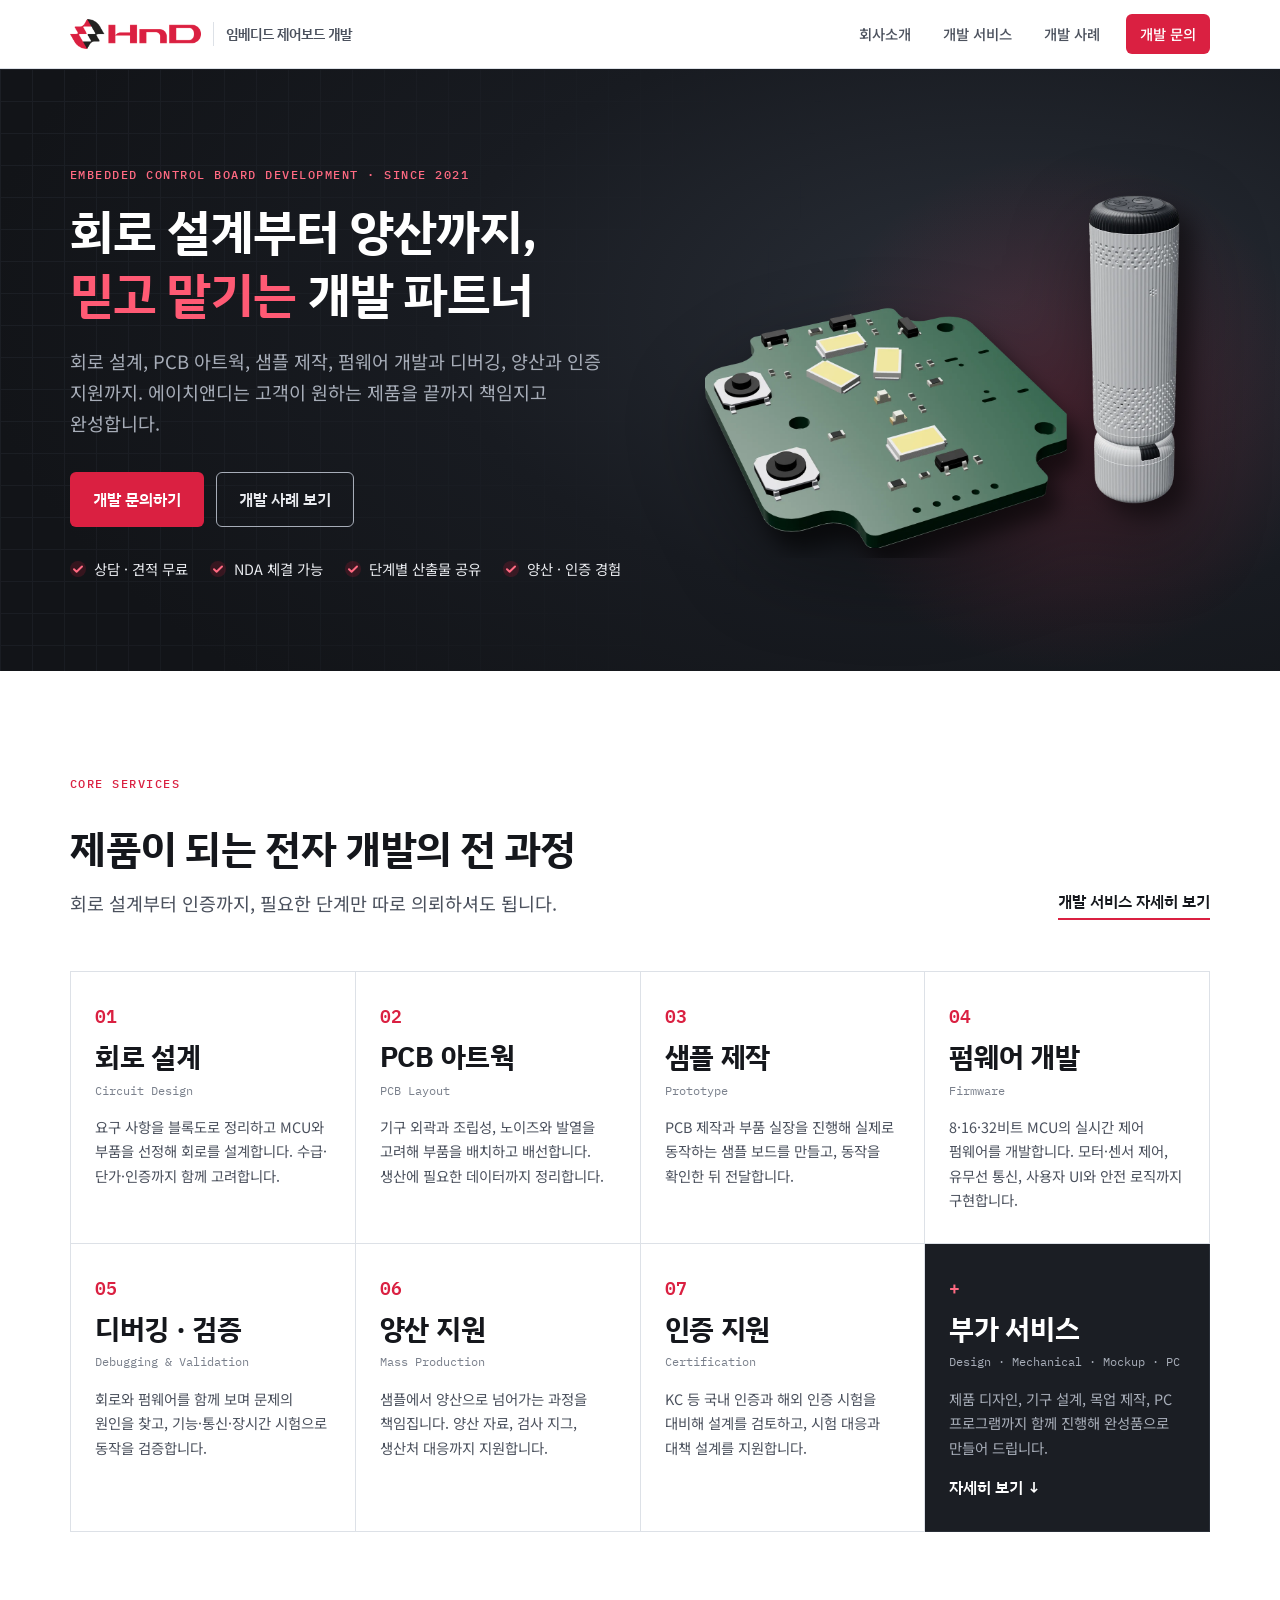
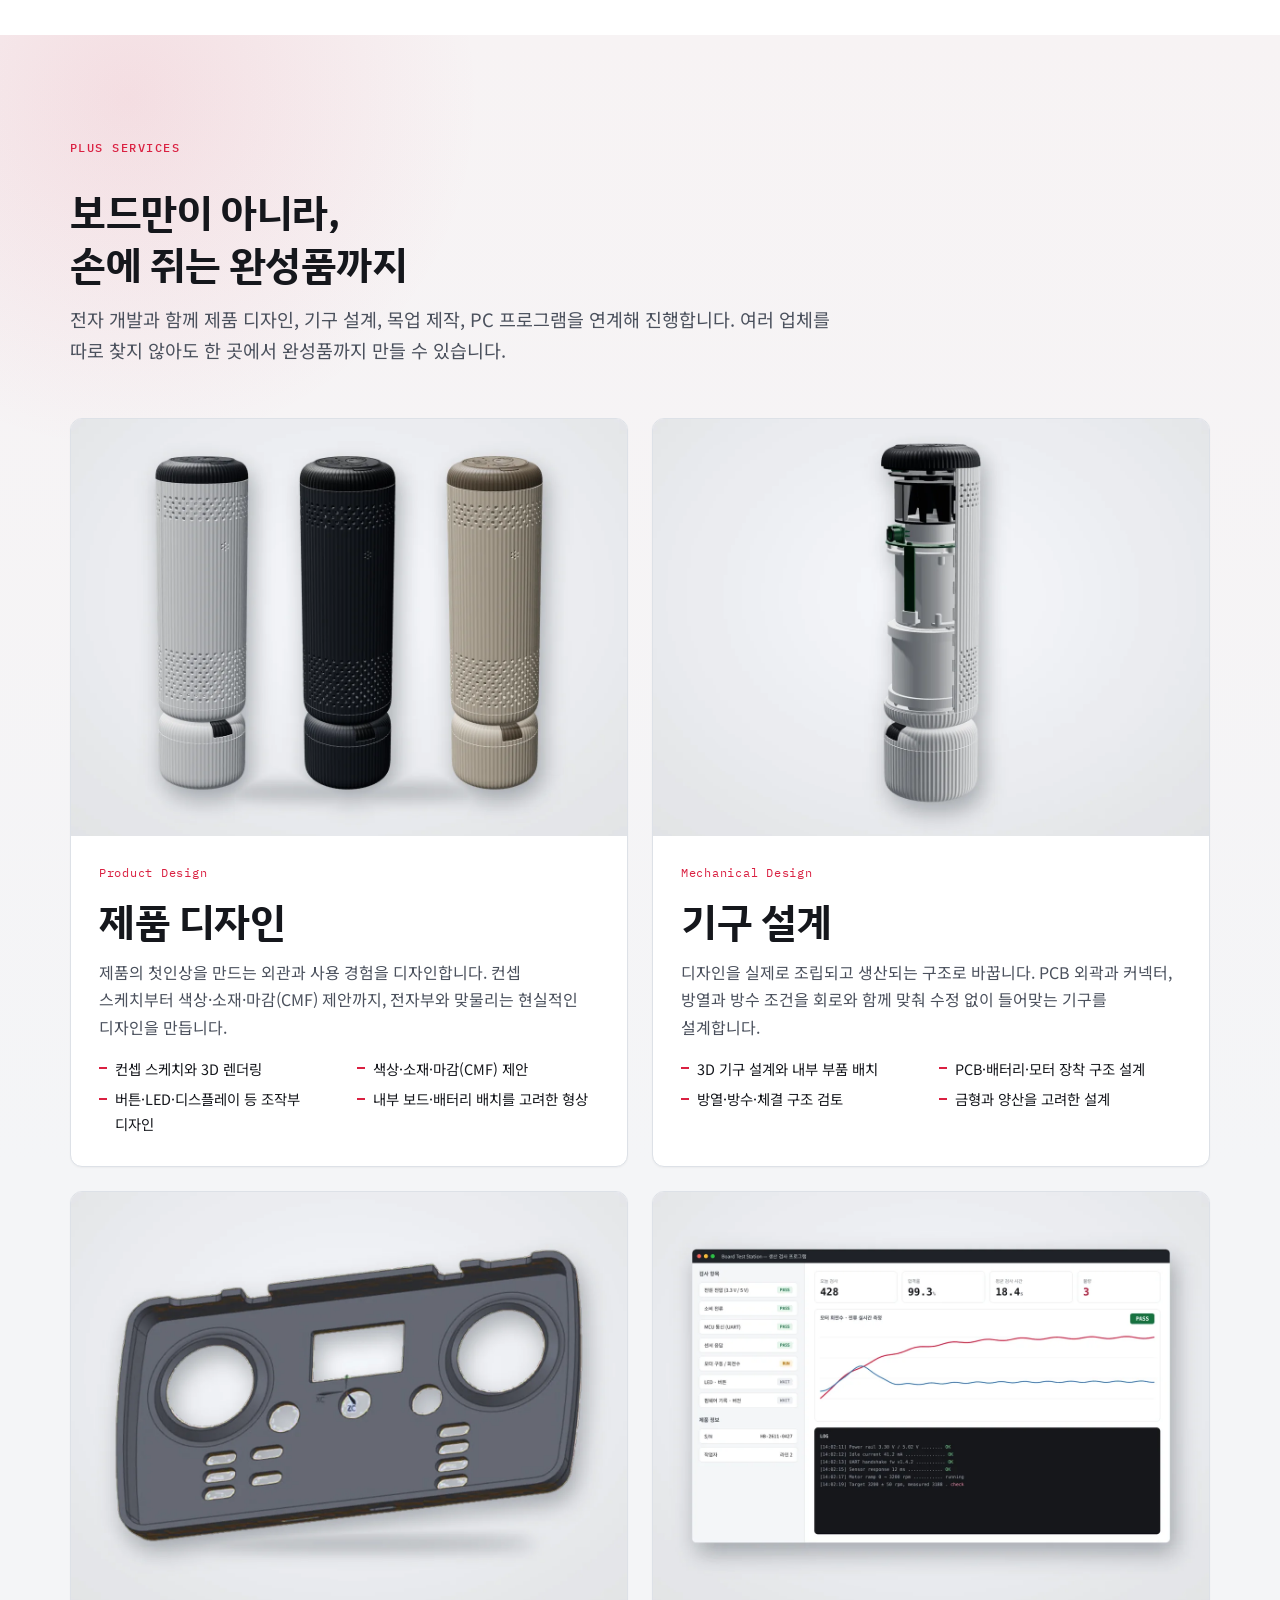
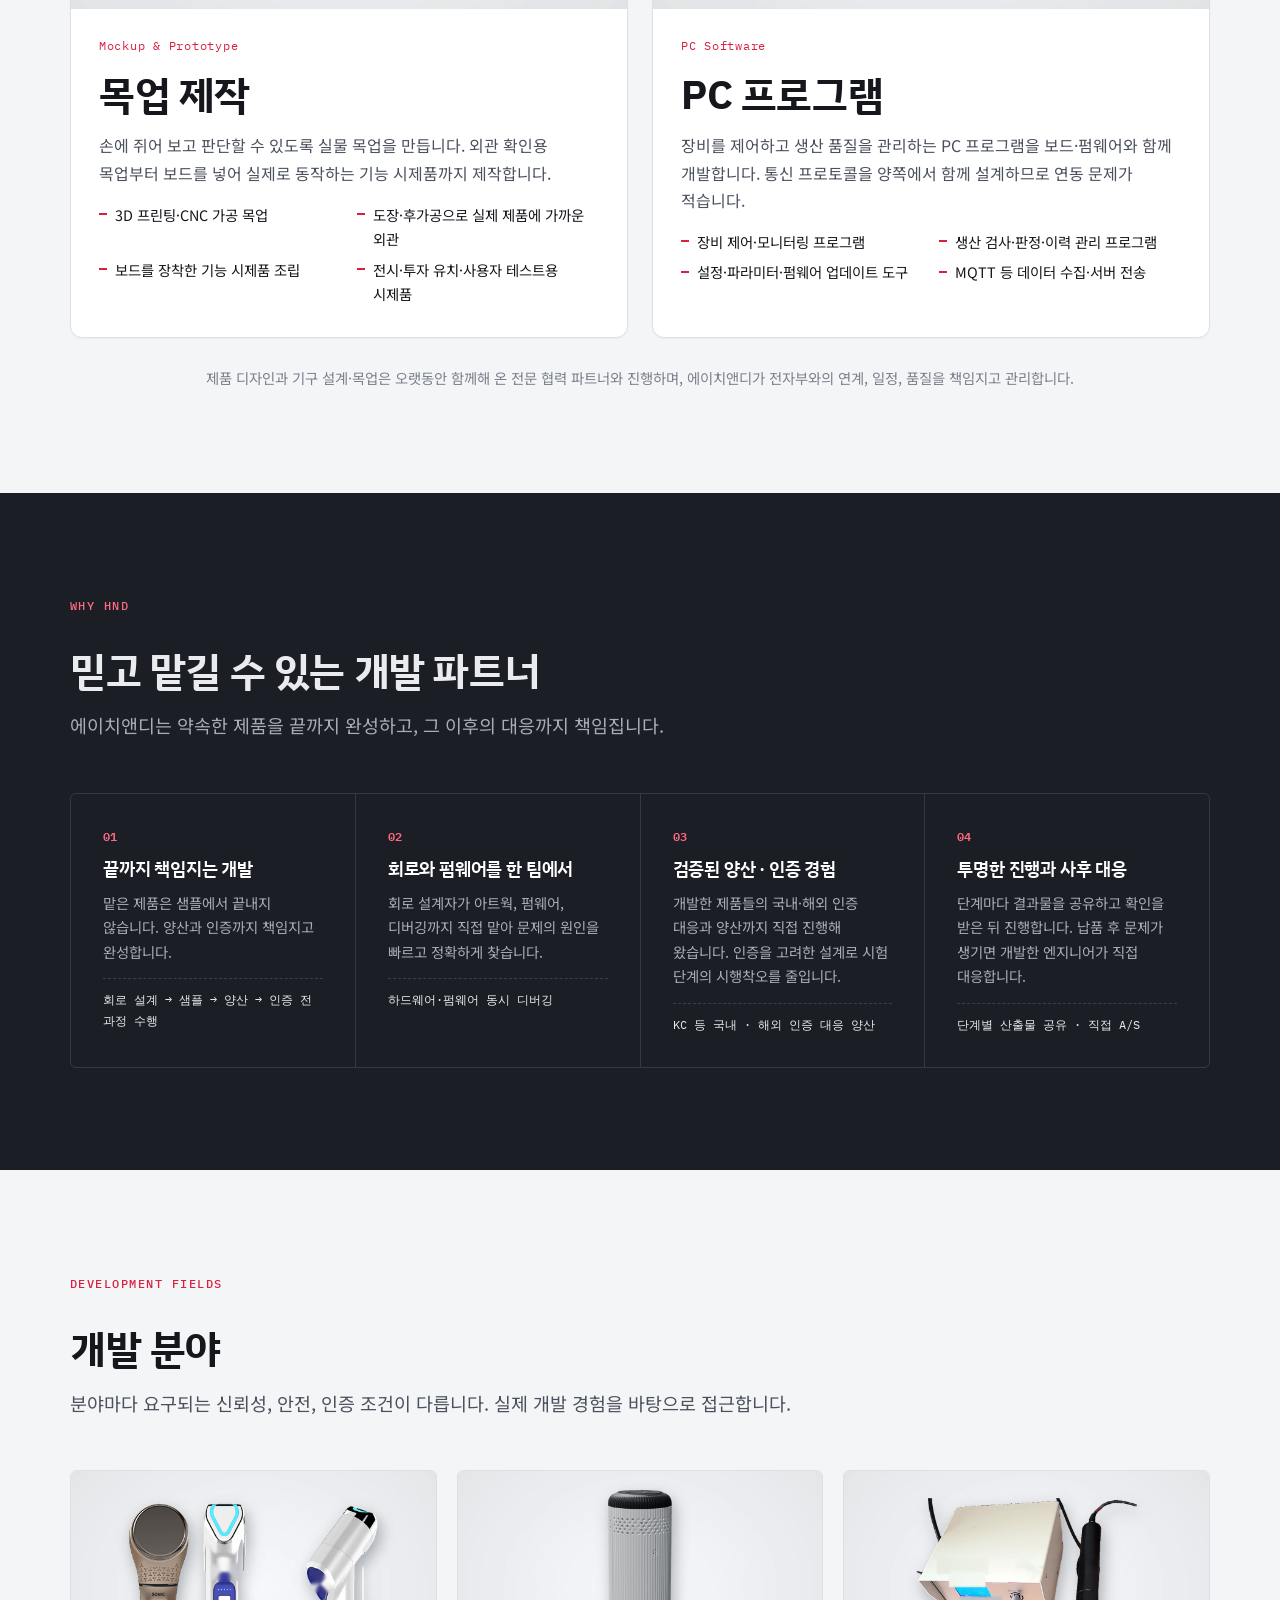
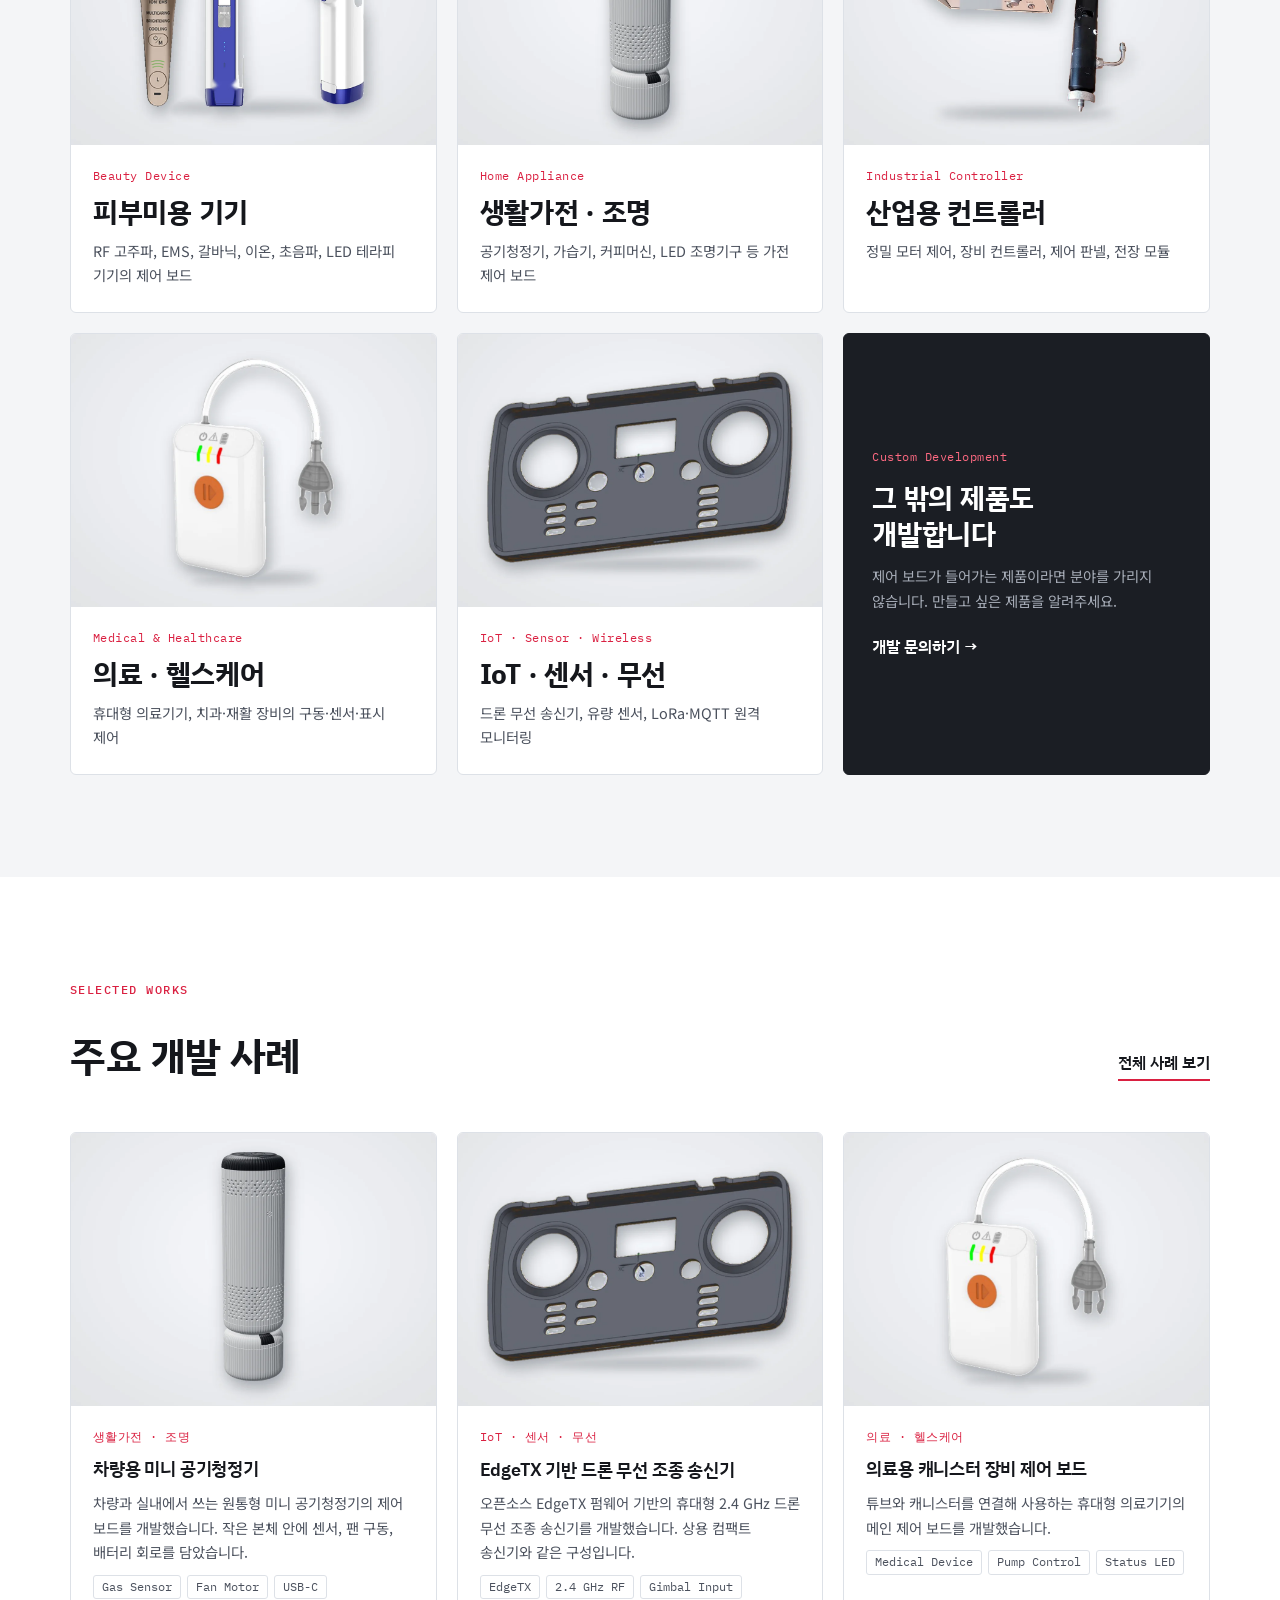
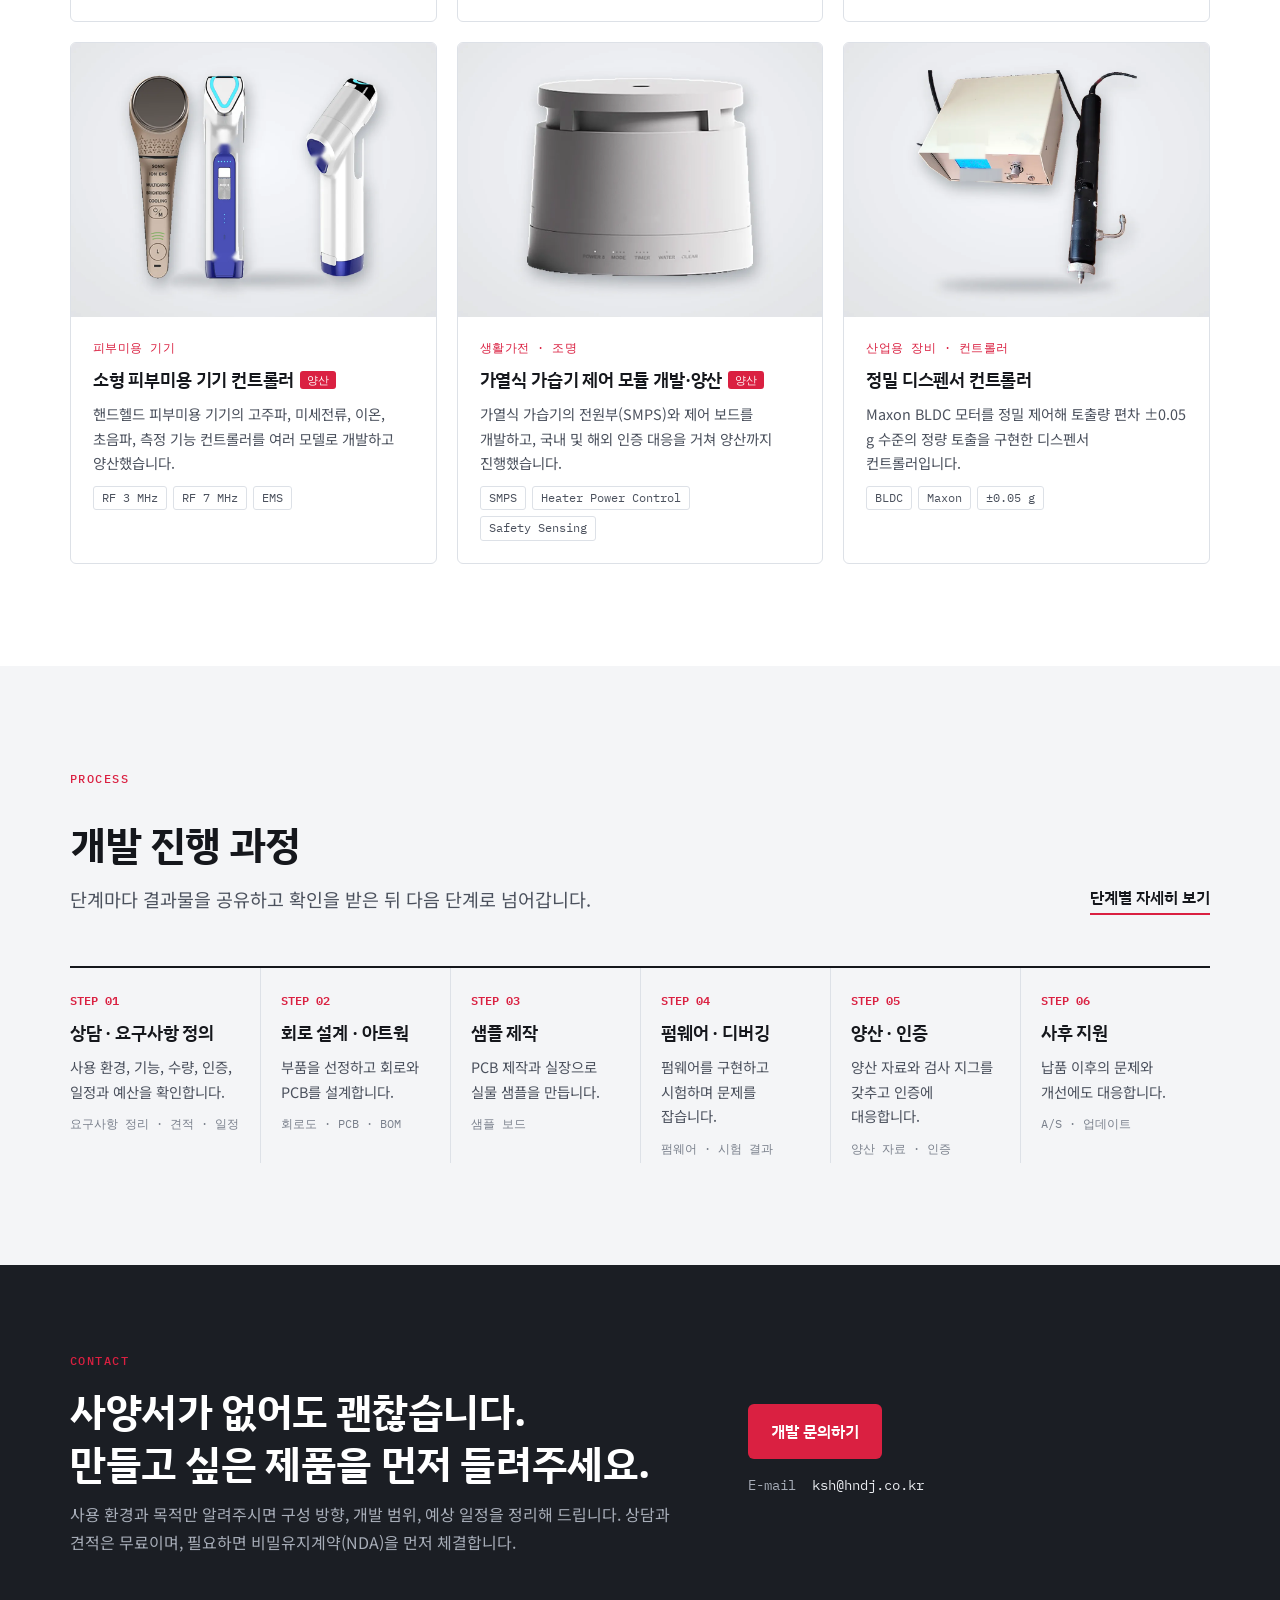
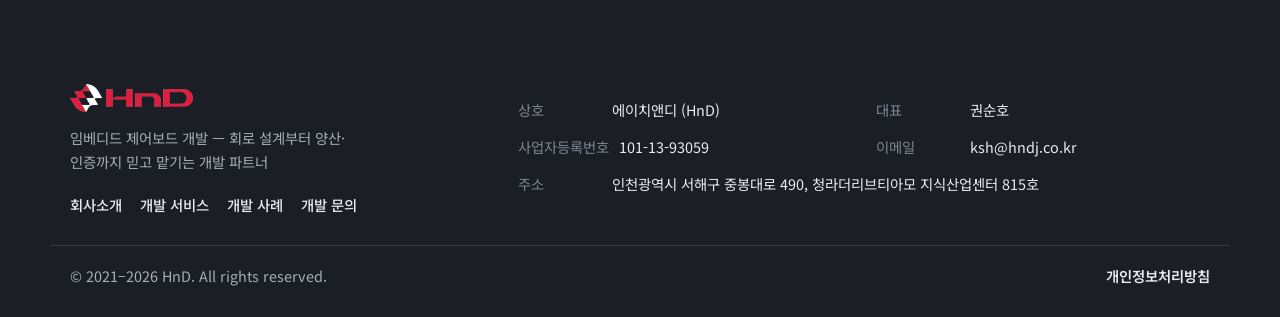
==== commit 1f1d8ca2: "Add files via upload" ====
--- a/index.html
+++ b/index.html
@@ -69,7 +69,7 @@
   <div class="wrap">
     <div class="sec-head"><span class="eyebrow">Why HnD</span><h2>믿고 맡길 수 있는 개발 파트너</h2>
     <p>에이치앤디는 약속한 제품을 끝까지 완성하고, 그 이후의 대응까지 책임집니다.</p></div>
-    <div class="why why-4"><div class="why-item"><span class="no">01</span><h3>끝까지 책임지는 개발</h3><p>맡은 제품은 샘플에서 끝내지 않습니다. 양산과 인증까지 책임지고 완성합니다.</p><span class="proof">회로 설계 → 샘플 → 양산 → 인증 전 과정 수행</span></div><div class="why-item"><span class="no">02</span><h3>회로와 펌웨어를 한 팀에서</h3><p>회로 설계자가 아트웍, 펌웨어, 디버깅까지 직접 맡아 문제의 원인을 빠르고 정확하게 찾습니다.</p><span class="proof">하드웨어·펌웨어 동시 디버깅</span></div><div class="why-item"><span class="no">03</span><h3>검증된 양산 · 인증 경험</h3><p>생활가전 제어 모듈의 국내·해외 인증과 양산, 피부미용 기기 양산까지 실제 생산으로 이어진 경험이 있습니다.</p><span class="proof">KC · 일본 · 러시아 인증 대응 양산</span></div><div class="why-item"><span class="no">04</span><h3>투명한 진행과 사후 대응</h3><p>단계마다 결과물을 공유하고 확인을 받은 뒤 진행합니다. 납품 후 문제가 생기면 개발한 엔지니어가 직접 대응합니다.</p><span class="proof">단계별 산출물 공유 · 직접 A/S</span></div></div>
+    <div class="why why-4"><div class="why-item"><span class="no">01</span><h3>끝까지 책임지는 개발</h3><p>맡은 제품은 샘플에서 끝내지 않습니다. 양산과 인증까지 책임지고 완성합니다.</p><span class="proof">회로 설계 → 샘플 → 양산 → 인증 전 과정 수행</span></div><div class="why-item"><span class="no">02</span><h3>회로와 펌웨어를 한 팀에서</h3><p>회로 설계자가 아트웍, 펌웨어, 디버깅까지 직접 맡아 문제의 원인을 빠르고 정확하게 찾습니다.</p><span class="proof">하드웨어·펌웨어 동시 디버깅</span></div><div class="why-item"><span class="no">03</span><h3>검증된 양산 · 인증 경험</h3><p>개발한 제품들의 국내·해외 인증 대응과 양산까지 직접 진행해 왔습니다. 인증을 고려한 설계로 시험 단계의 시행착오를 줄입니다.</p><span class="proof">KC 등 국내 · 해외 인증 대응 양산</span></div><div class="why-item"><span class="no">04</span><h3>투명한 진행과 사후 대응</h3><p>단계마다 결과물을 공유하고 확인을 받은 뒤 진행합니다. 납품 후 문제가 생기면 개발한 엔지니어가 직접 대응합니다.</p><span class="proof">단계별 산출물 공유 · 직접 A/S</span></div></div>
   </div>
 </section>
 
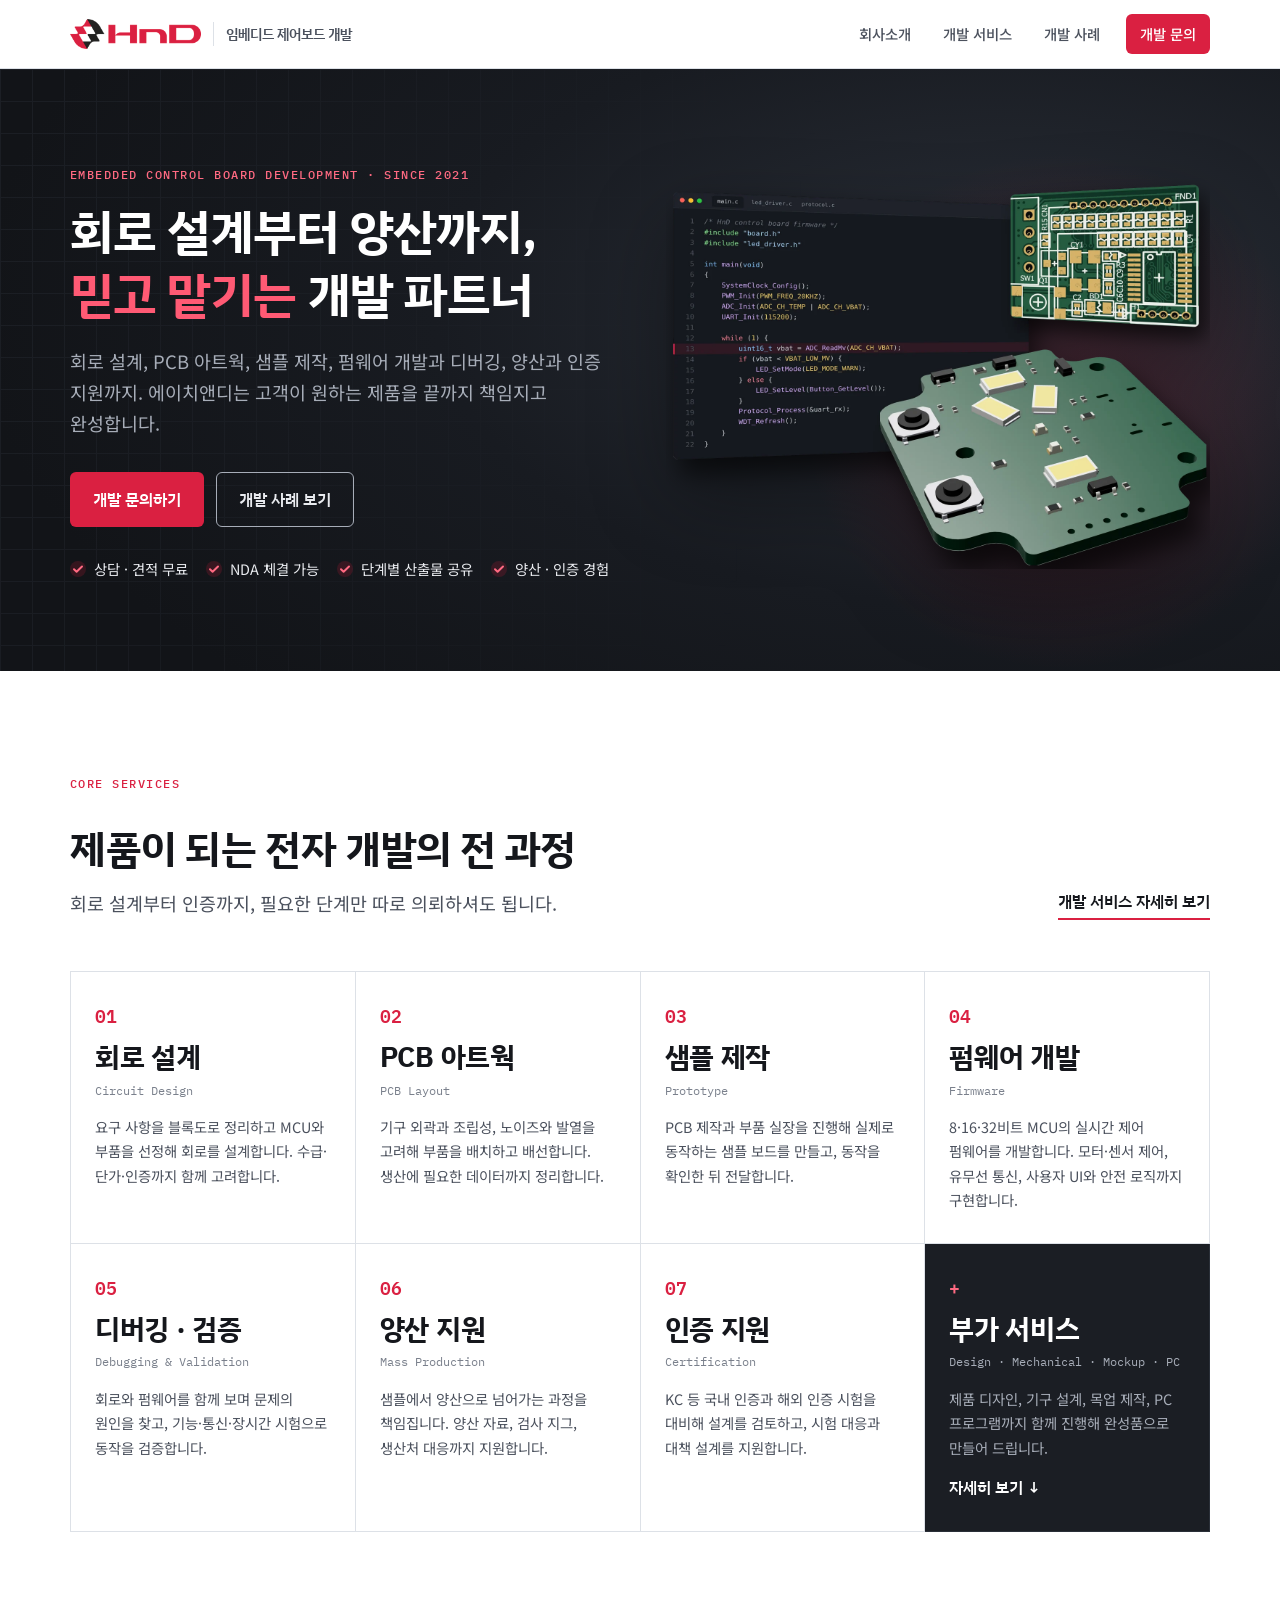
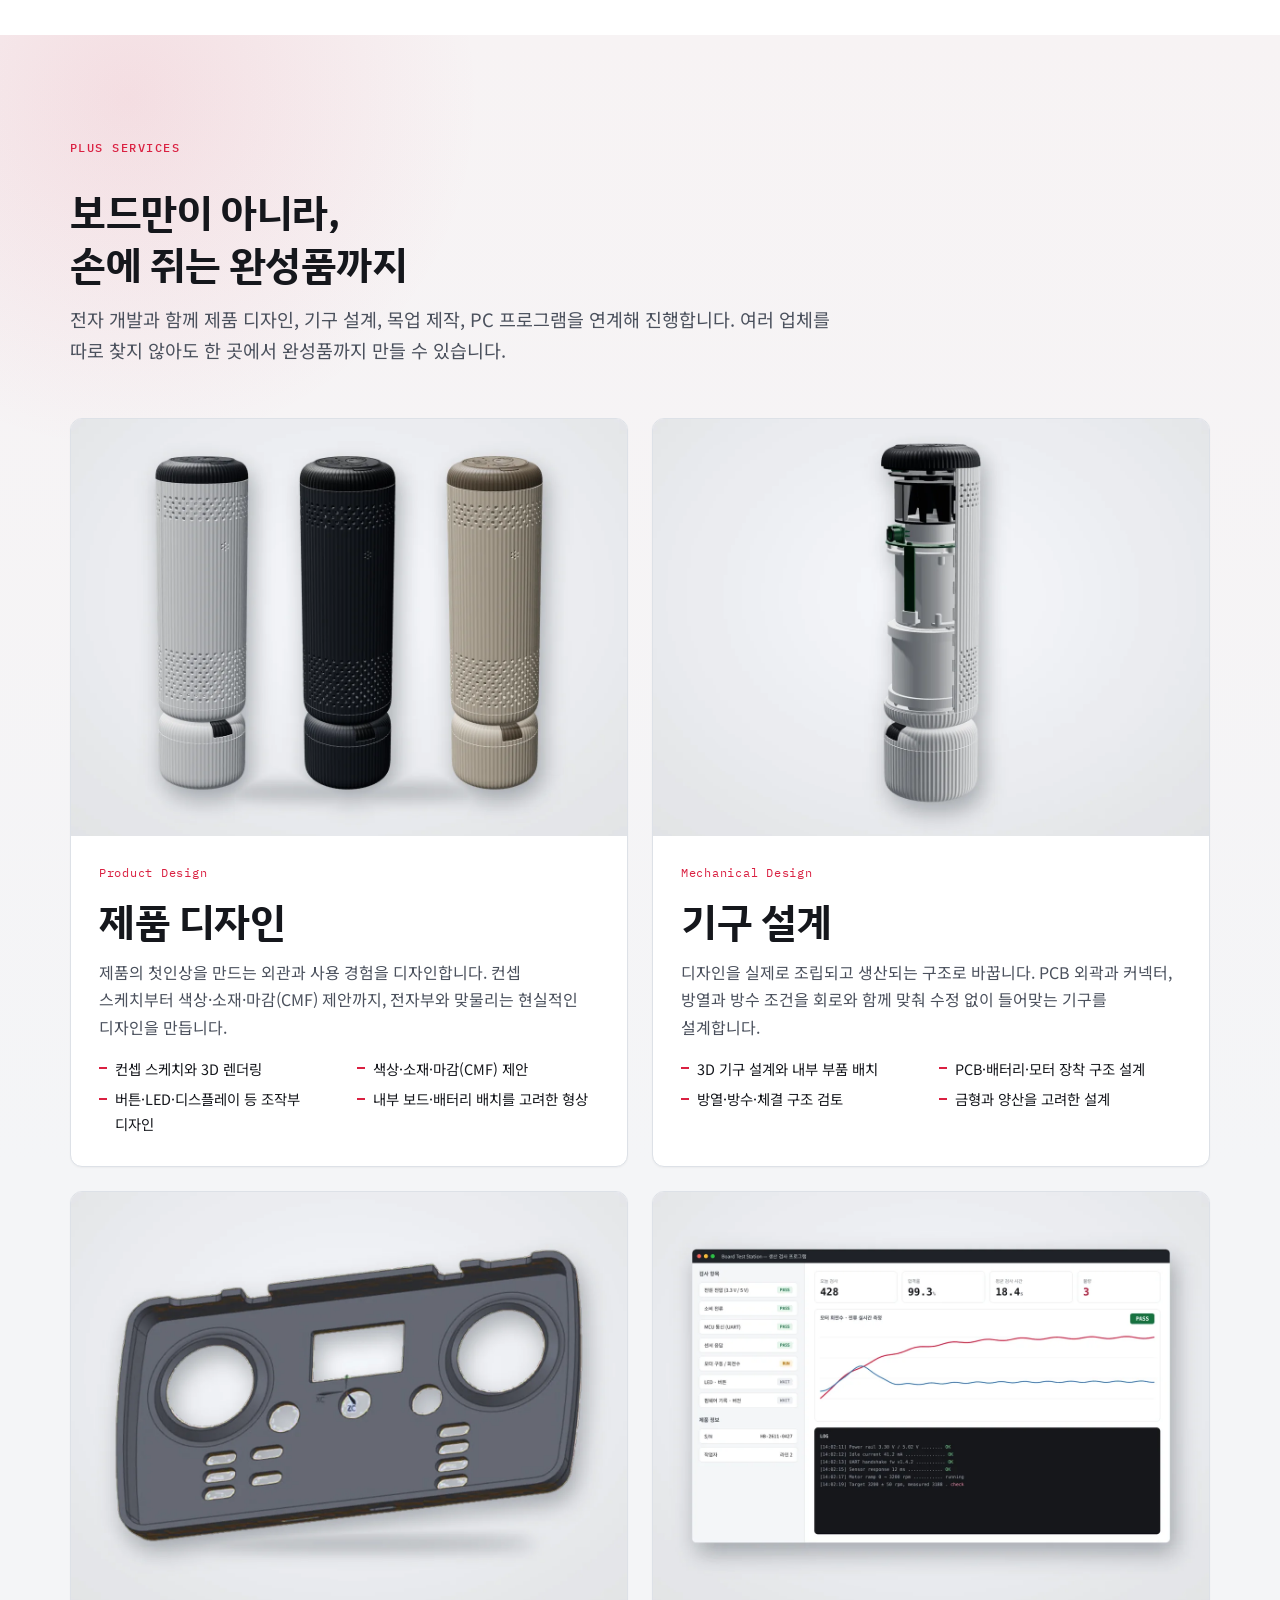
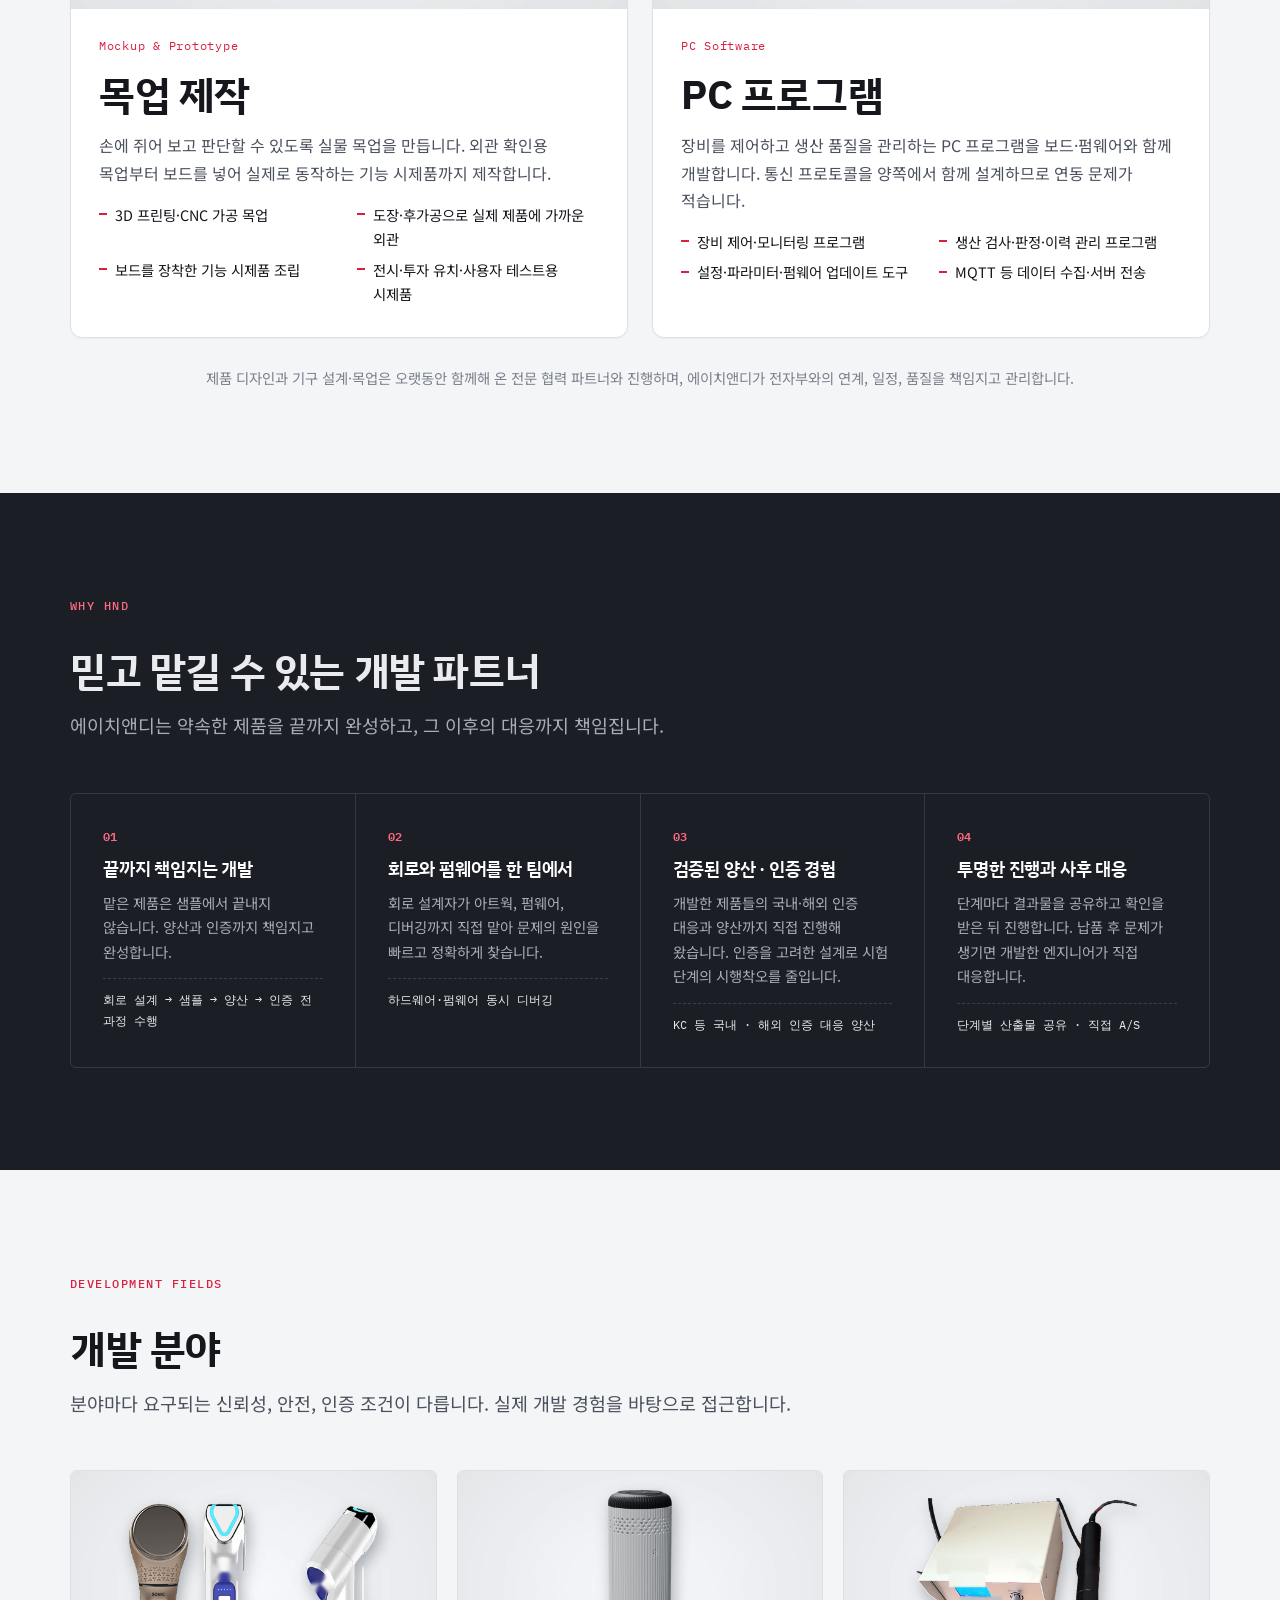
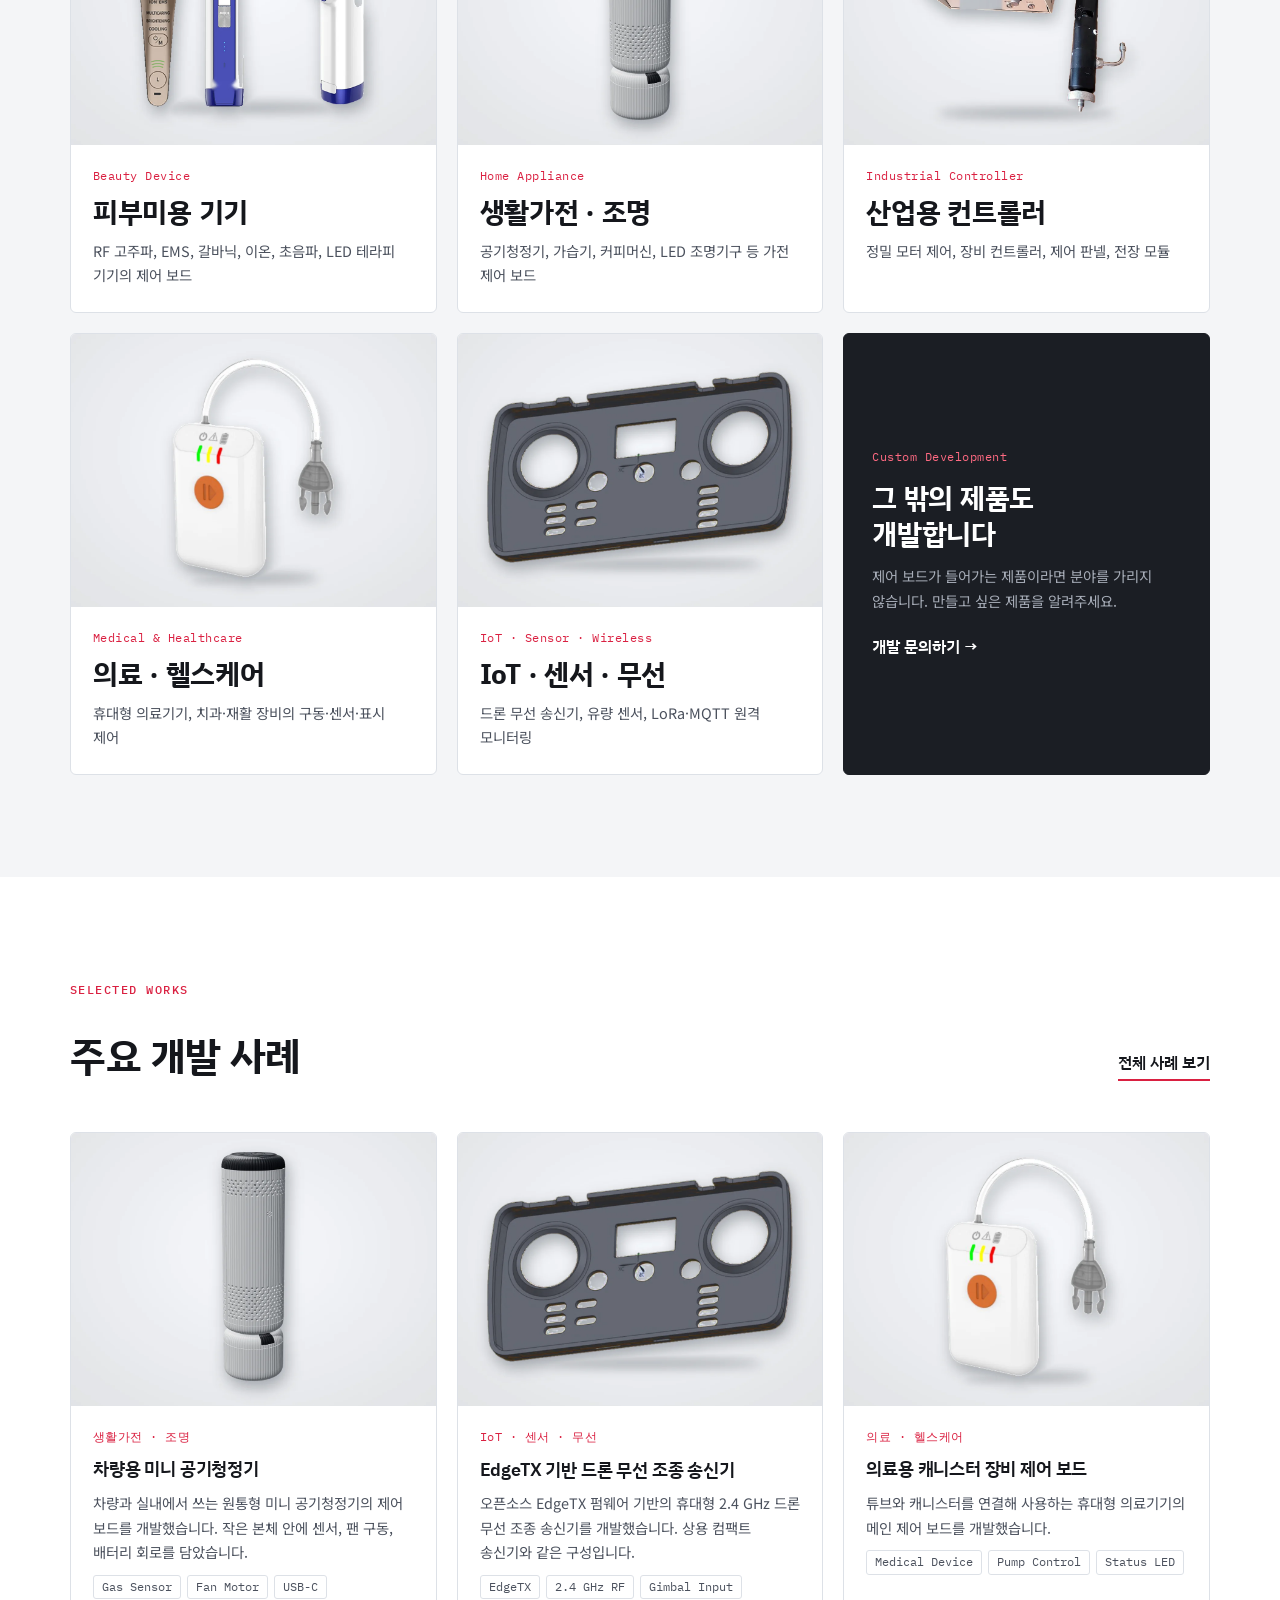
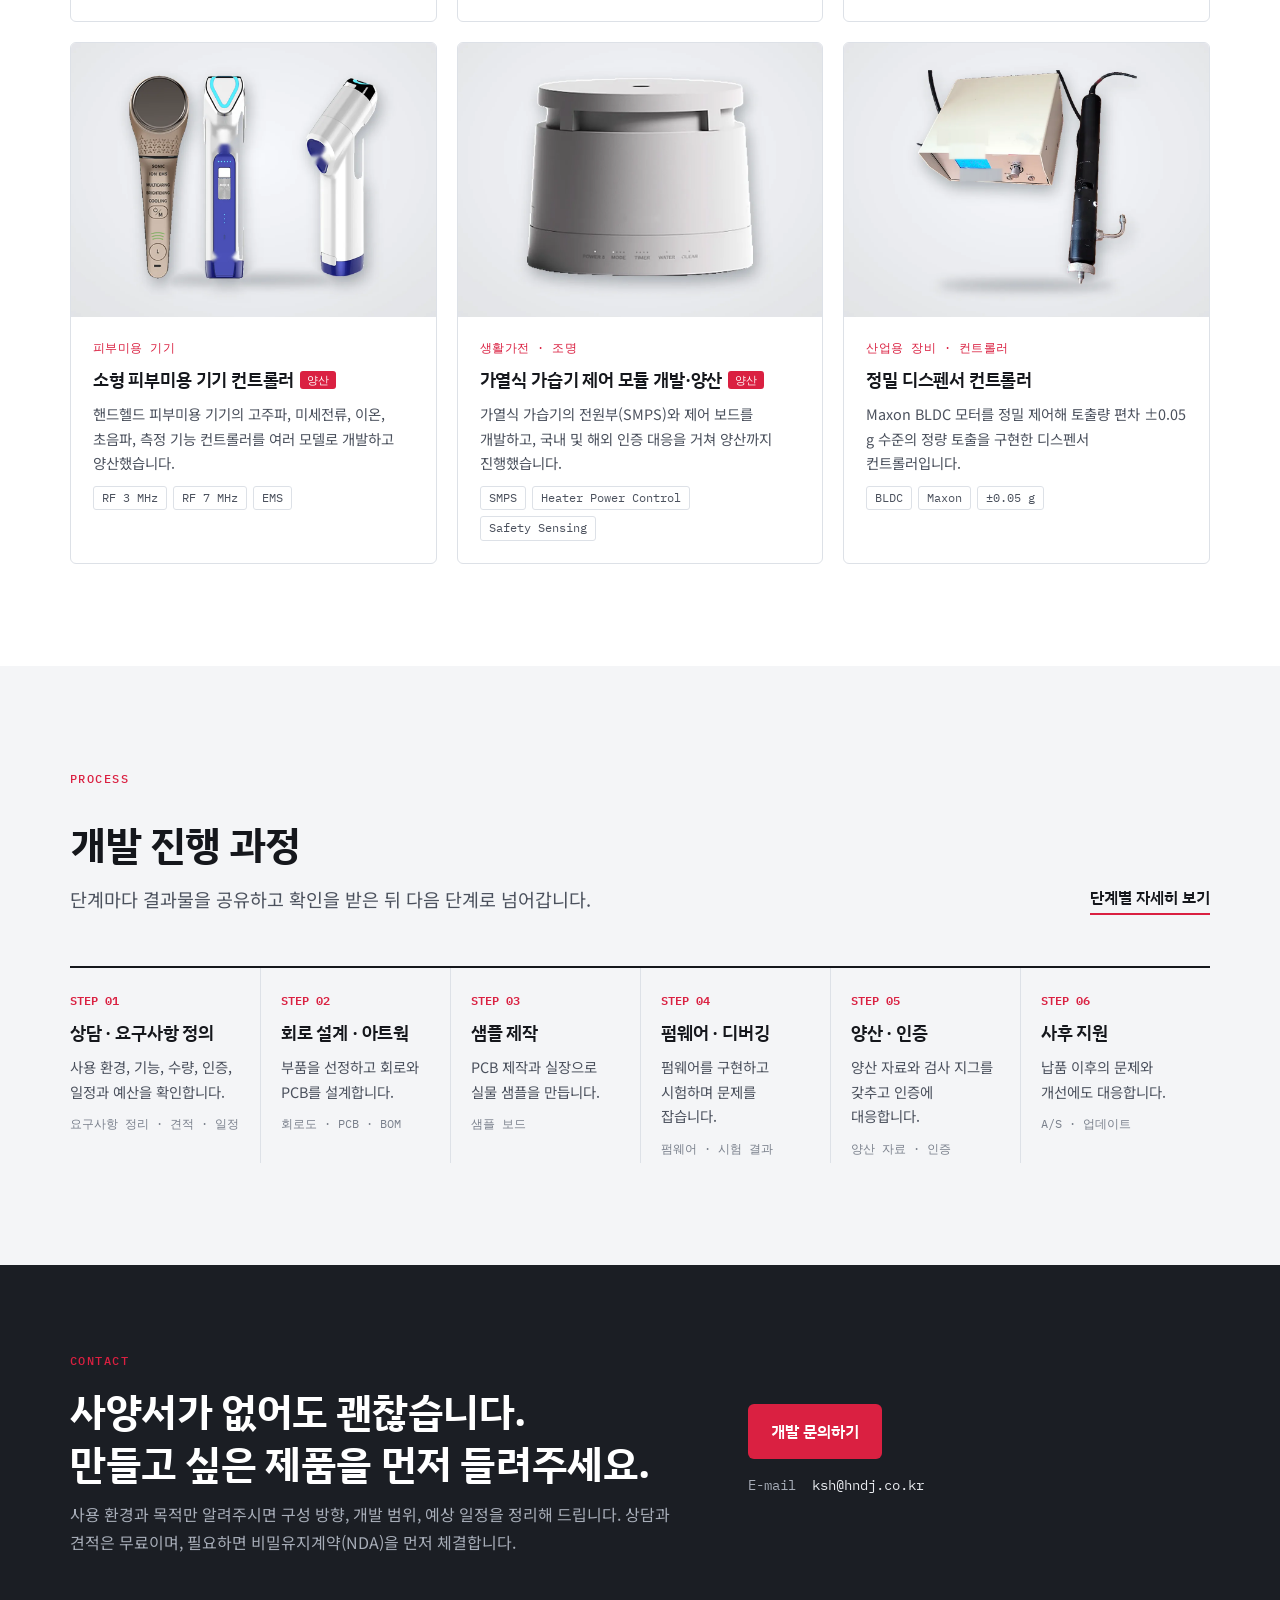
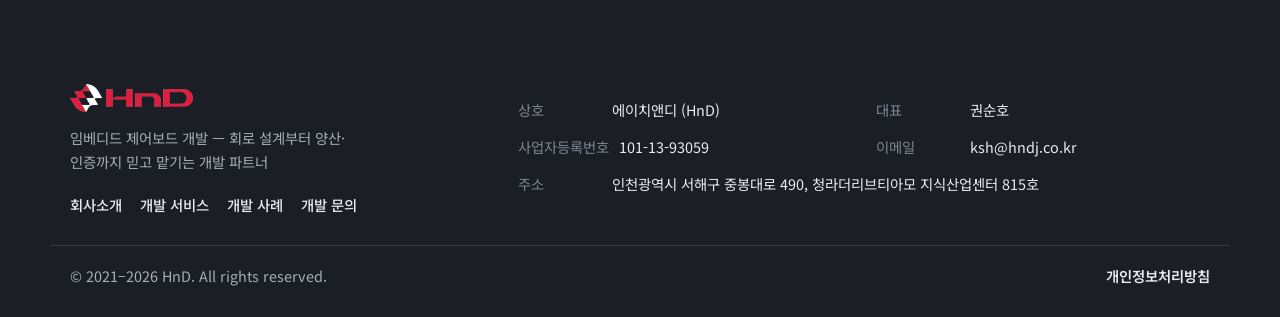
==== commit 91ac4dce: "Add files via upload" ====
--- a/index.html
+++ b/index.html
@@ -45,7 +45,7 @@
       <div class="btn-row"><a class="btn btn-primary" href="contact.html">개발 문의하기</a><a class="btn btn-line-light" href="portfolio.html">개발 사례 보기</a></div>
       <ul class="hero-trust"><li>상담 · 견적 무료</li><li>NDA 체결 가능</li><li>단계별 산출물 공유</li><li>양산 · 인증 경험</li></ul>
     </div>
-    <div class="hero-visual"><img src="images/hero.webp" width="1500" height="1100" alt="에이치앤디가 설계한 제어 보드와 제품 3D 렌더링"></div>
+    <div class="hero-visual"><img src="images/hero.webp" width="1500" height="1100" alt="에이치앤디가 설계한 제어 보드와 펌웨어 소스 코드"></div>
   </div>
 </section>
 
--- a/css/style.css
+++ b/css/style.css
@@ -589,3 +589,35 @@
 .map-kakao { aspect-ratio: auto; background: transparent; }
 .map-kakao .root_daum_roughmap { width: 100% !important; }
 .map-kakao .root_daum_roughmap .wrap_map { width: 100% !important; }
+
+/* ---------- page head PCB line art ---------- */
+.head-art { position: relative; overflow: hidden; }
+.head-art::after { content: ""; position: absolute; top: 0; right: 0; bottom: 0; width: min(62%, 980px); background-repeat: no-repeat; background-position: right center; background-size: cover; pointer-events: none; }
+.head-art .wrap { position: relative; z-index: 1; }
+.head-about::after { background-image: url("../images/head-about.webp"); }
+.head-services::after { background-image: url("../images/head-services.webp"); }
+.head-portfolio::after { background-image: url("../images/head-portfolio.webp"); }
+.head-contact::after { background-image: url("../images/head-contact.webp"); }
+@media (max-width: 760px) { .head-art::after { width: 100%; opacity: .35; } }
+.head-art::after { width: min(46%, 720px); opacity: .6; -webkit-mask-image: linear-gradient(90deg, transparent 0%, #000 45%); mask-image: linear-gradient(90deg, transparent 0%, #000 45%); }
+@media (max-width: 900px) { .head-art::after { display: none; } }
+.hero-dark .hero-grid { grid-template-columns: 1fr 1.15fr; gap: 24px; }
+@media (max-width: 900px) { .hero-dark .hero-grid { grid-template-columns: 1fr; } }
+.hero-dark .hero-grid { grid-template-columns: 1.05fr 1fr; }
+.hero-trust { gap: 10px 18px; }
+@media (max-width: 900px) { .hero-dark .hero-grid { grid-template-columns: 1fr; } }
+.head-services::after { opacity: 1; -webkit-mask-image: none; mask-image: none; width: min(56%, 900px); background-position: right center; background-size: contain; }
+@media (max-width: 900px) { .head-services::after { display: none; } }
+
+/* page-head art aligned to content width (not screen edge) */
+.head-art::after { content: none !important; }
+.head-art .wrap { position: relative; }
+.head-art .wrap::after { content: ""; position: absolute; top: 50%; right: var(--gutter-r); transform: translateY(-50%); width: 50%; aspect-ratio: 1600 / 760; background-repeat: no-repeat; background-position: center; background-size: contain; pointer-events: none; z-index: -1; opacity: .7; }
+.head-art .wrap > * { position: relative; z-index: 1; }
+.head-art .wrap > p { max-width: min(40em, 52%); }
+.head-about .wrap::after { background-image: url("../images/head-about.webp"); }
+.head-services .wrap::after { background-image: url("../images/head-services.webp"); opacity: 1; width: 54%; }
+.head-portfolio .wrap::after { background-image: url("../images/head-portfolio.webp"); }
+.head-contact .wrap::after { background-image: url("../images/head-contact.webp"); }
+.head-art .wrap { z-index: auto; isolation: isolate; }
+@media (max-width: 900px) { .head-art .wrap::after { display: none; } .head-art .wrap > p { max-width: none; } }
